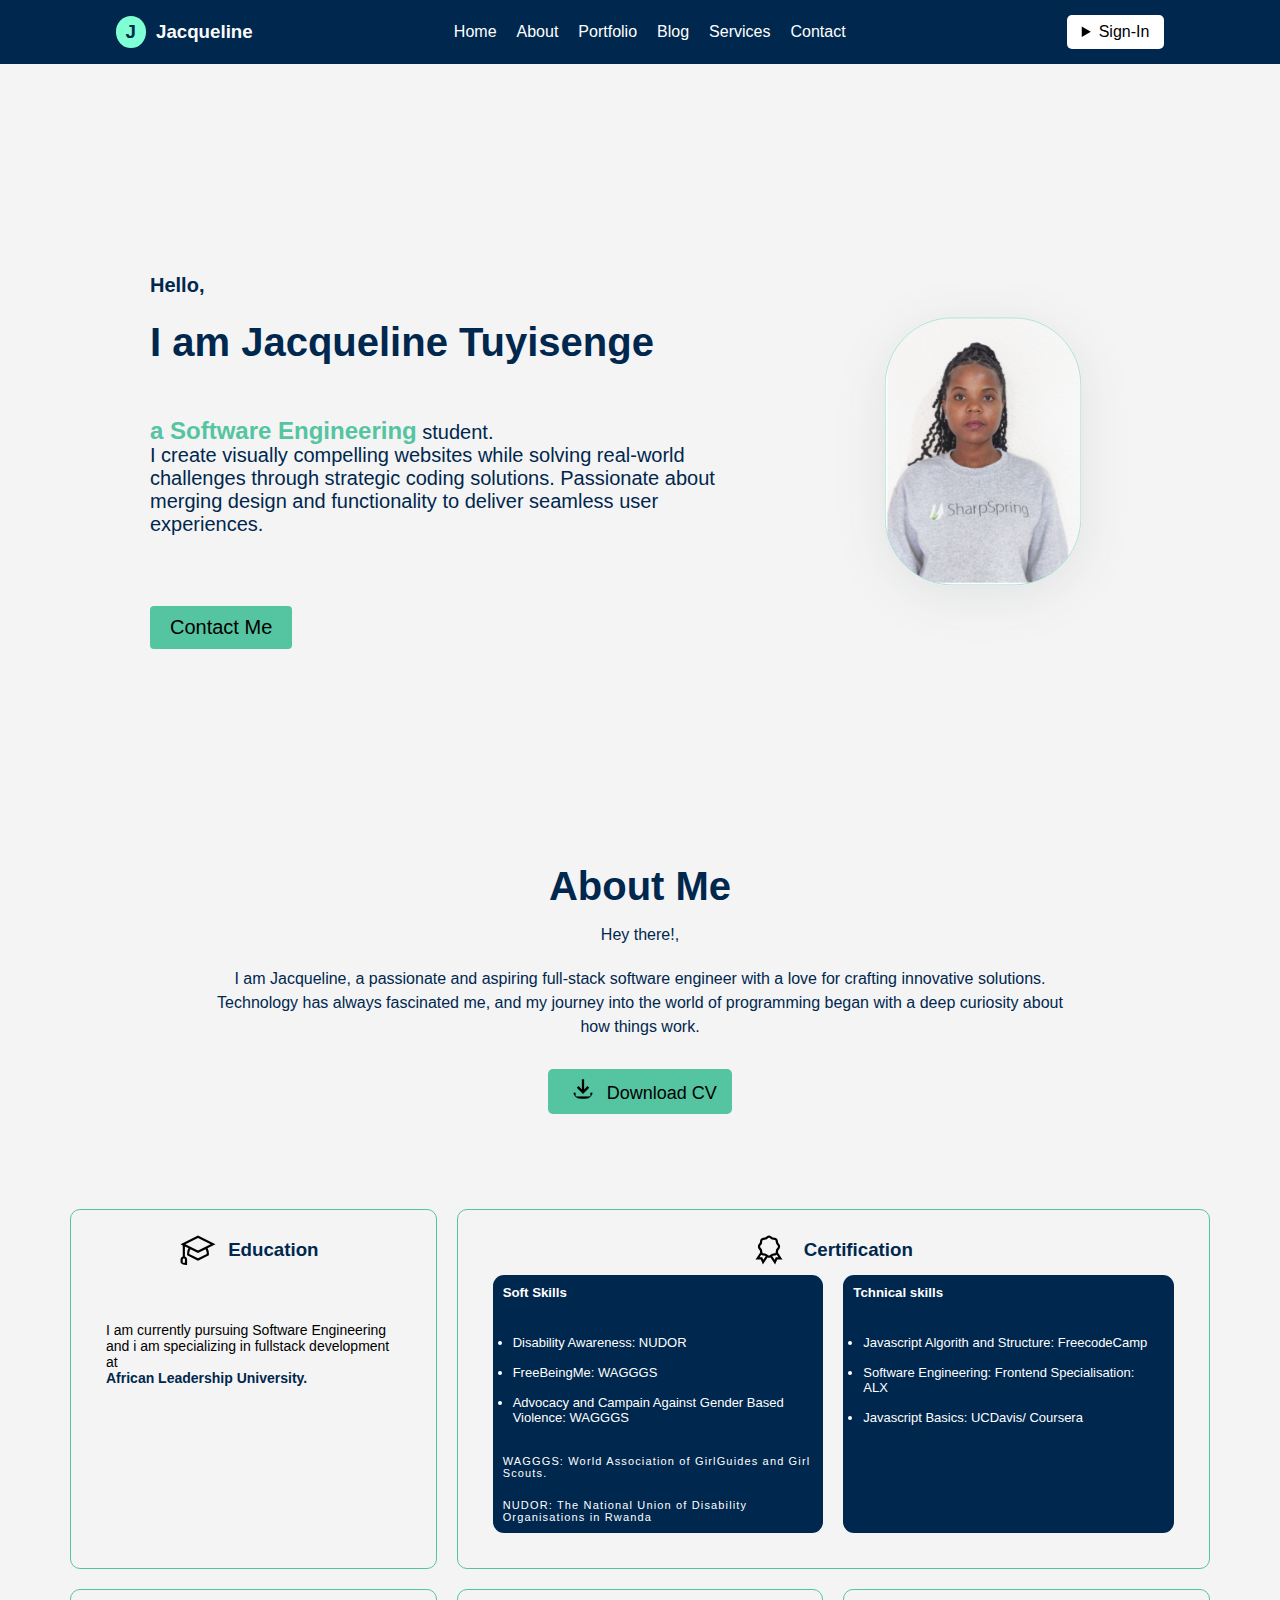
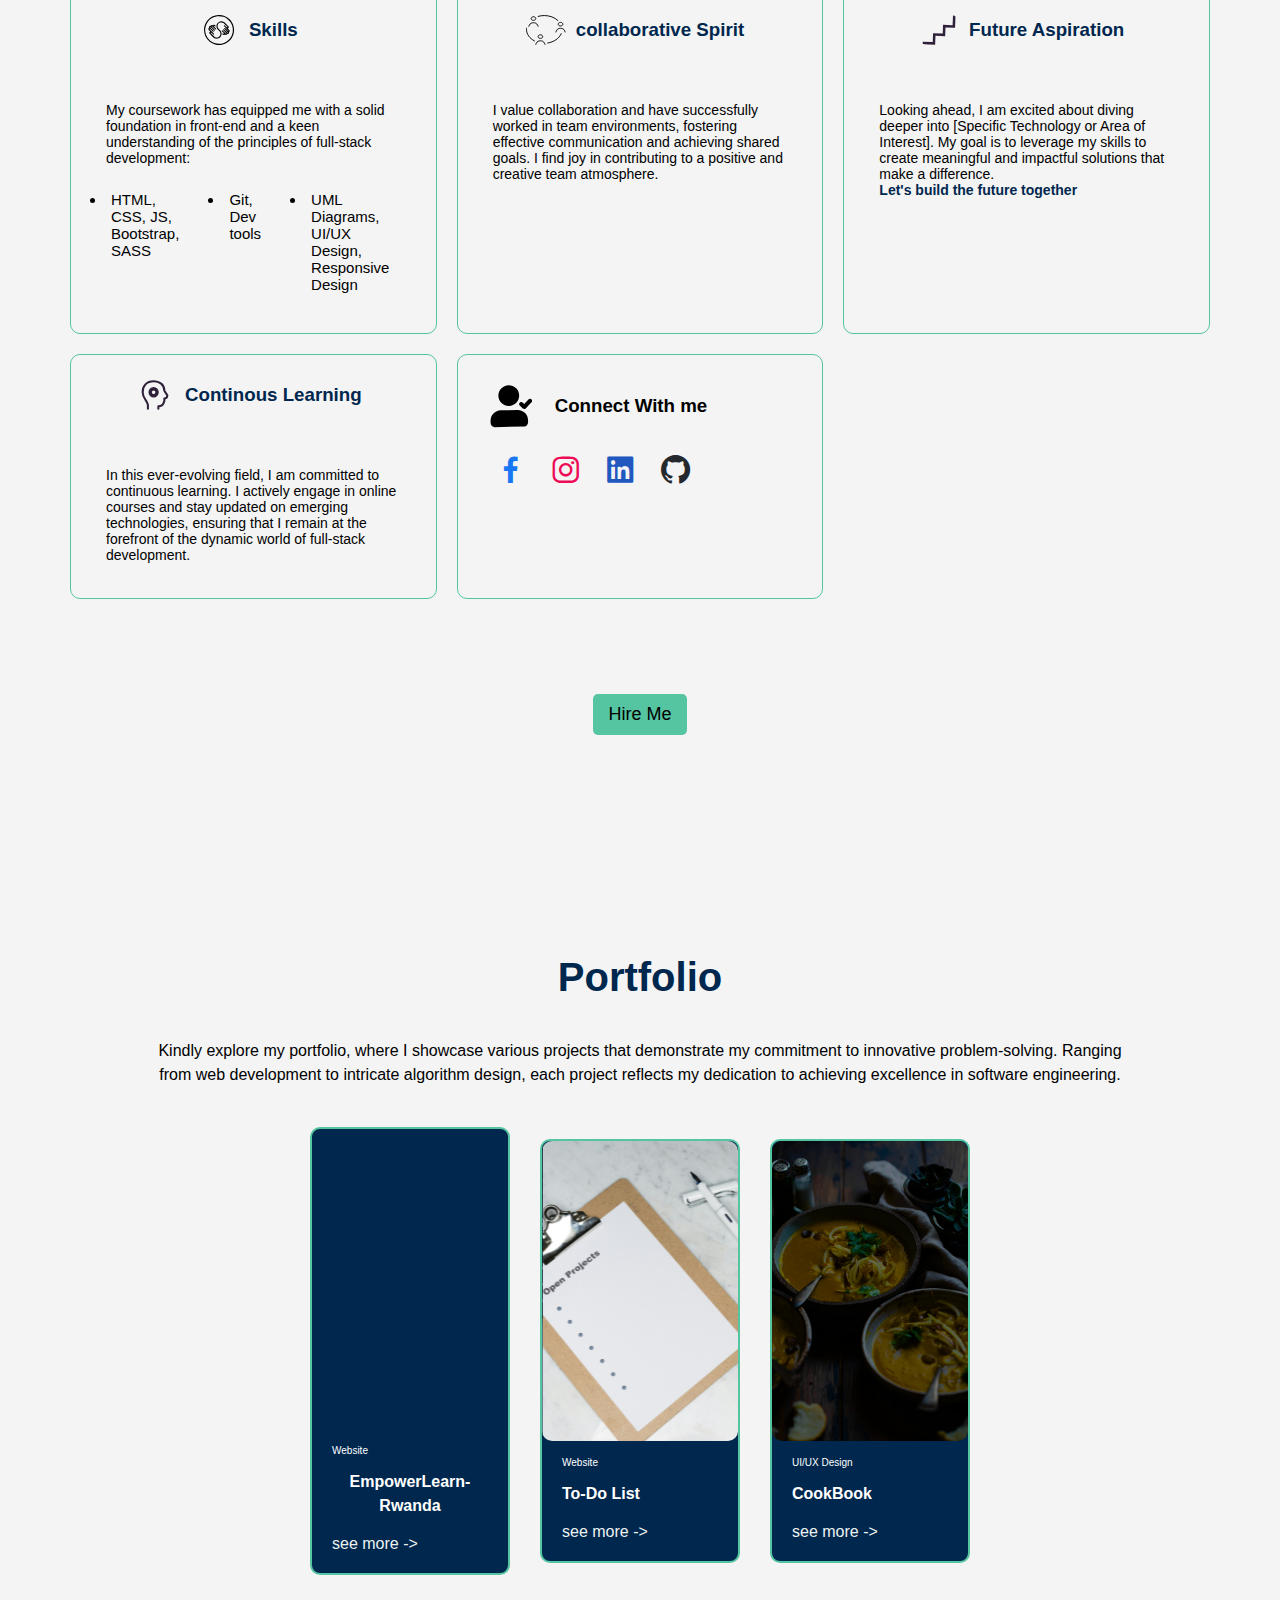
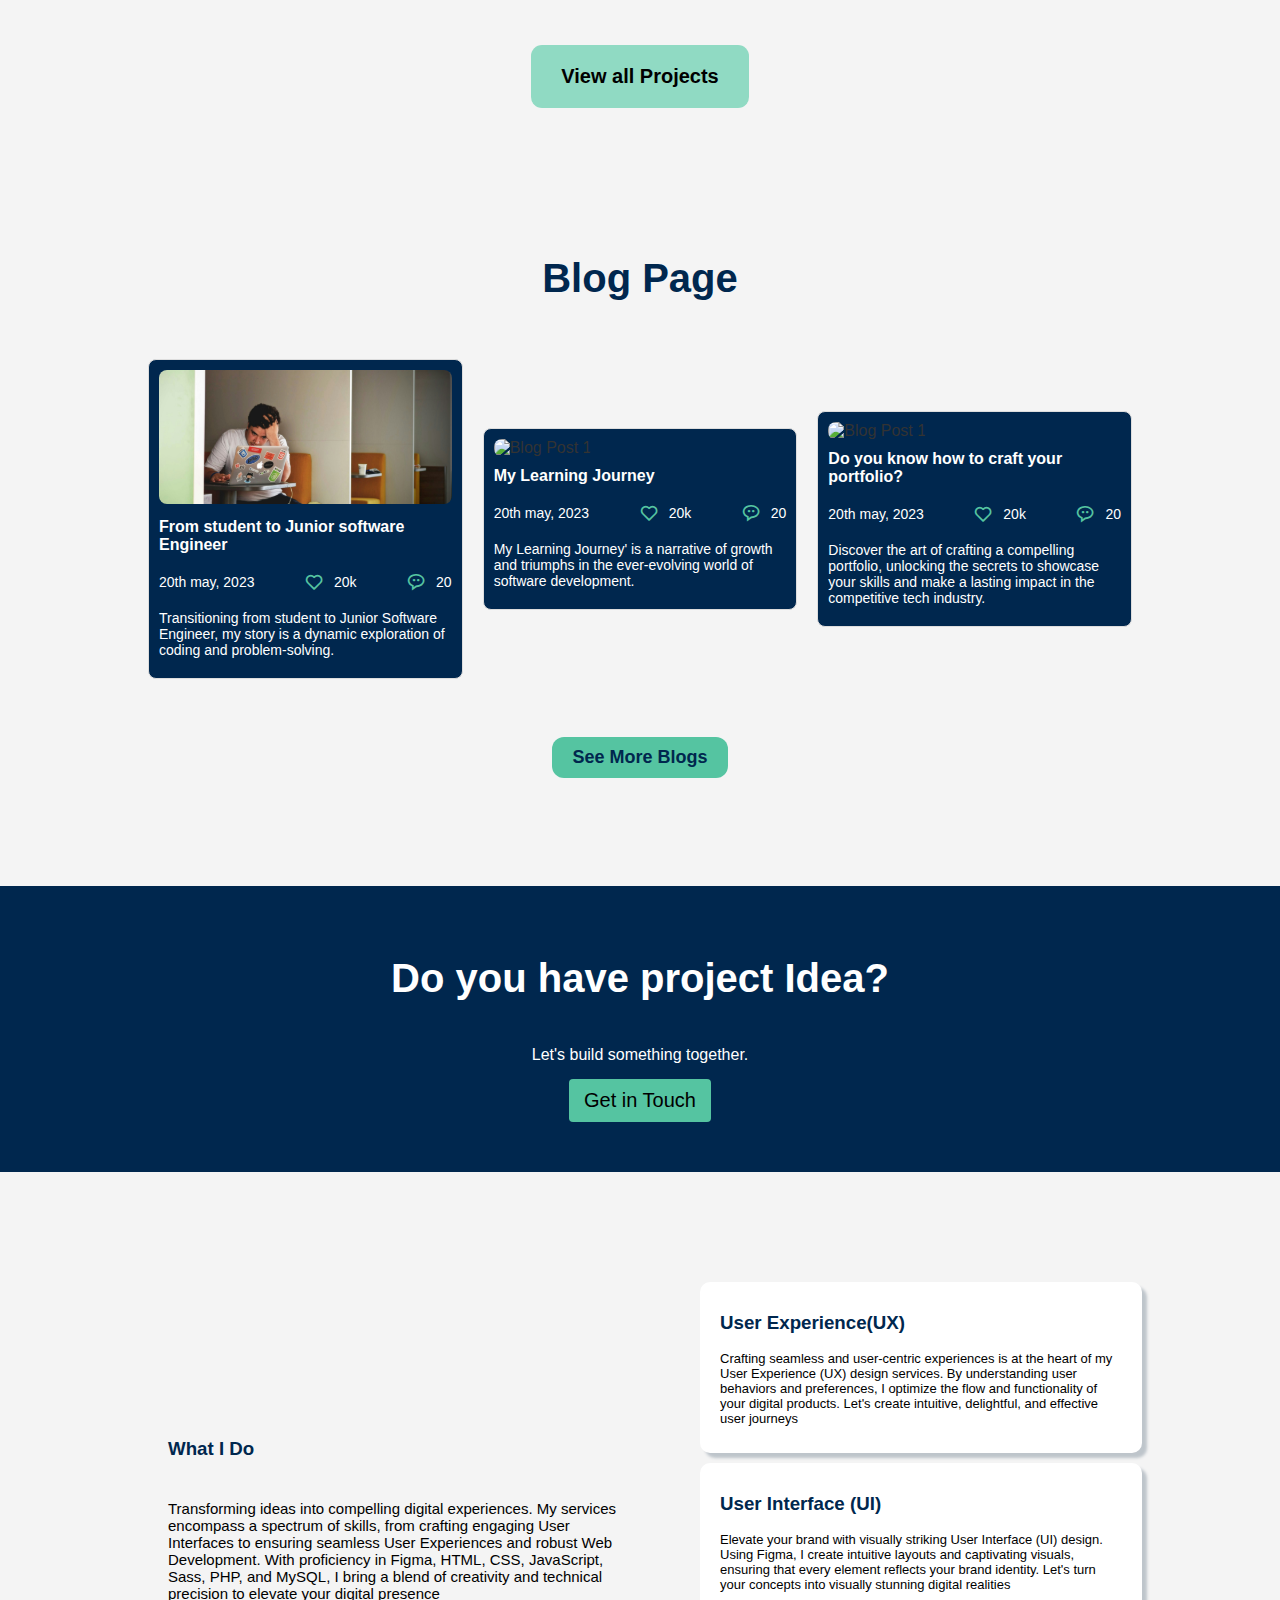
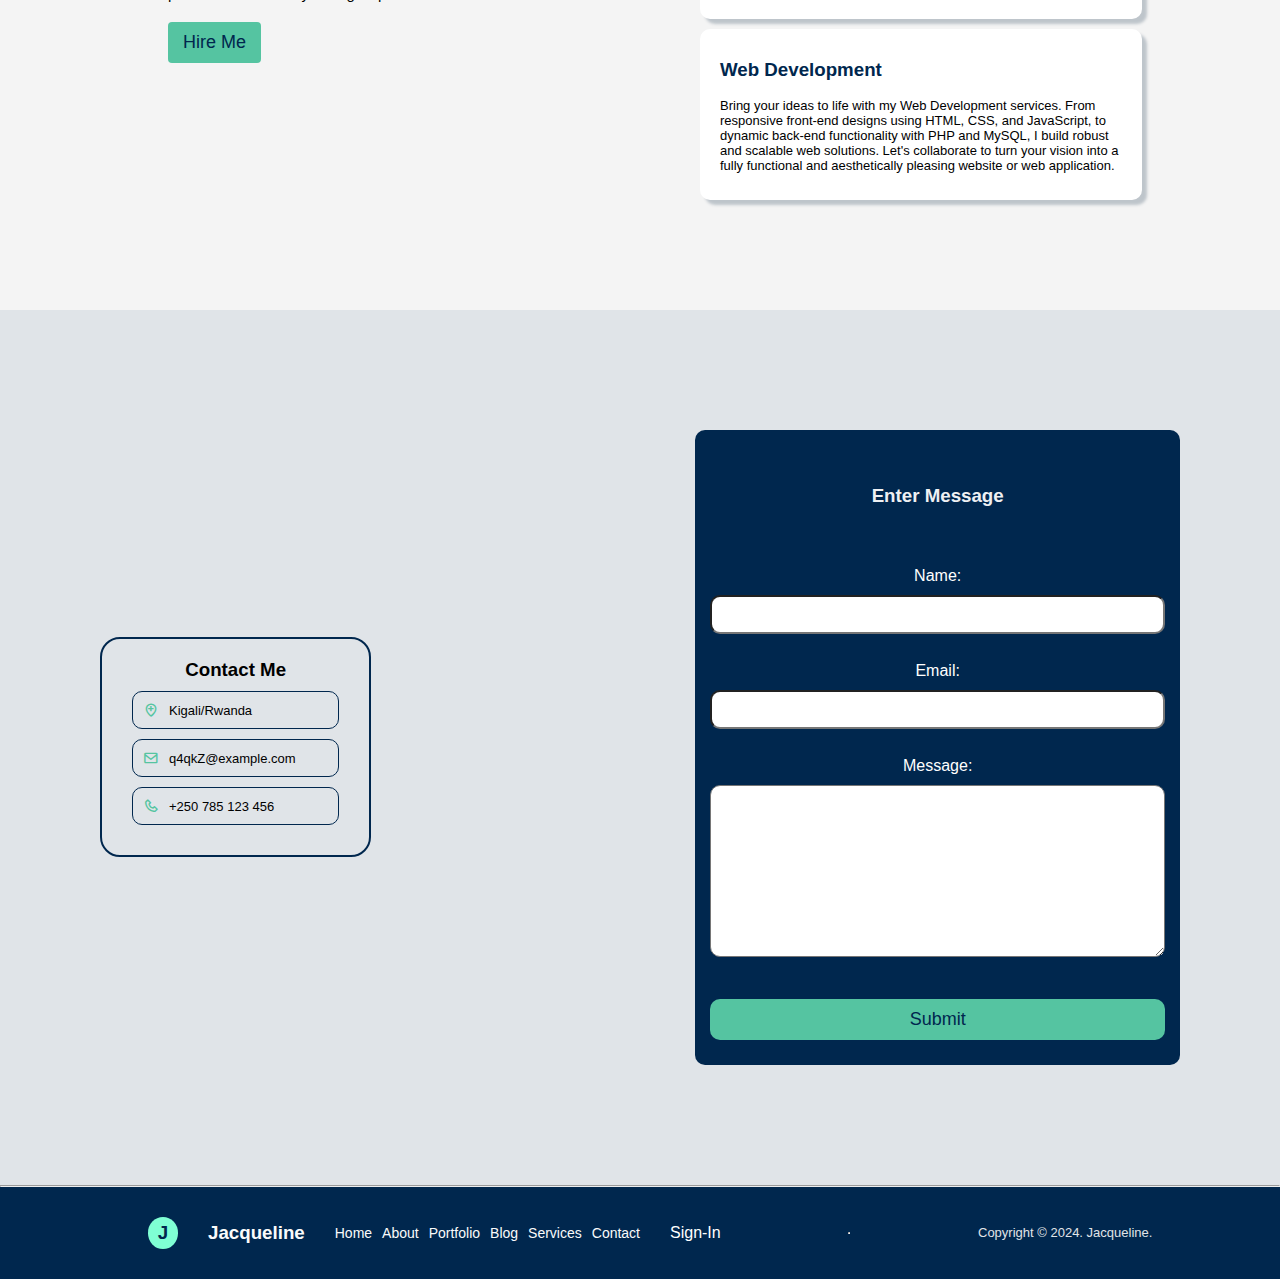
==== index.html @ d4f3c746 "my Brand" ====
<!DOCTYPE html>
<html lang="en">
<head>
    <meta charset="UTF-8">
    <meta name="viewport" content="width=device-width, initial-scale=1.0">
    <title>Jacqueline-Portfolio</title>
    <link rel="stylesheet" href="style.css">
    <link rel="stylesheet" href="https://cdn.jsdelivr.net/npm/swiper@11/swiper-bundle.min.css"/>
    <link href='https://unpkg.com/boxicons@2.1.4/css/boxicons.min.css' rel='stylesheet'>
</head>
<body>
    <header>
        <nav>
            <div class="logo">
                <div class="logo-letter">
                    <h3><a href="#home">J</a></h3>
                </div>
                <div class="logo-text">
                    <h3><a href="#home">Jacqueline</a></h3>
                </div>
            </div>
            <div class="menu">
                <ul>
                    <li><a href="#home">Home</a></li>
                    <li><a href="#about">About</a></li>
                    <li><a href="#portfolio">Portfolio</a></li>
                    <li><a href="#blog">Blog</a></li>
                    <li><a href="#services">Services</a></li>
                    <li><a href="#contact">Contact</a></li>
                </ul>
            </div>
            <div class="signin">
                <!-- <a href="signin.html"> -->
                    <details>
                        <summary>Sign-In</summary>
                        <a href="signin.html">as User</a>
                        <a href="admin.html">as Admin</a>
                    </details>
                <!-- </a> -->
            </div>
            <div class="hamburger-icon">
                <i class='bx bx-menu' id="hamburger"></i>
            </div>
            <div class="exit-icon">
                <i class='bx bx-x' id="exit"></i>
            </div>
        </nav>
    </header>
    <main>
        <div class="container">
             <!--hero  here-->
            <section class="hero">
                <div class="home" id="home">
                    <div class="text-button">
                        <p><span class="text-button-mini">Hello,</span><br><br></p>
                        <p><span class="text-button-sub">I am Jacqueline Tuyisenge</span></p>
                        <br><br><br>
                        <p><span class="text-button-subb">a Software Engineering</span> student.<br>I create visually compelling websites while solving real-world challenges through strategic coding solutions. Passionate about merging design and functionality to deliver seamless user experiences.</p>
                        <button class="contact-btn"><a href="#">Contact Me</a></button>
                    </div>
                    <div class="profile-img">
                        <img src="images/profile.svg" alt="profile-image">
                    </div>
                </div>
            </section>

            <!--about me  section-->
            <section class="about-me" id="about">
                <div class="about-text">
                    <h3>About Me</h3>
                    <p>Hey there!,</p>
                    <p>I am Jacqueline,  a passionate and aspiring full-stack software engineer with a love for crafting innovative solutions. Technology has always fascinated me, and my journey into the world of programming began with a deep curiosity about how things work.</p>
                </div>
                <div class="about-button">
                    <button class="about-btn">
                        <img src="images/download.png" alt="download-image">
                        <a href="#">Download CV</a>
                    </button>
                </div>
                <div class="about-cards">
                    <div class="about-card-1">
                        <div class="title-education">
                            <img src="images/education.svg" alt="education-image">
                            <h3>Education</h3>
                        </div>
                        <div class="education-details">
                            <p>I am currently pursuing Software Engineering and i am specializing in fullstack development at<br>
                            <span class="school">African Leadership University.</span></p>
                        </div>
                    </div>
                    <div class="about-card-2">
                        <div class="title-certifications">
                            <img src="images/certificate.svg" alt="certification-image">
                            <h3>Certification</h3>
                        </div>
                        <div class="certifications">
                            <div class="soft">
                                <h5>Soft Skills</h5>
                                <ul>
                                    <li>Disability Awareness: NUDOR</li>
                                    <li>FreeBeingMe: WAGGGS</li>
                                    <li> Advocacy and Campain Against Gender Based Violence: WAGGGS</li>
                                </ul>
                                <p>WAGGGS: World Association of GirlGuides and Girl Scouts.</p>
                                <p>NUDOR: The National Union of Disability Organisations in Rwanda</p>
                            </div>
                            <div class="technical">
                                <h5>Tchnical skills</h5>
                                <ul>
                                    <li>Javascript Algorith and Structure: FreecodeCamp</li>
                                    <li>Software Engineering: Frontend Specialisation: ALX</li>
                                    <li>Javascript Basics: UCDavis/ Coursera</li>
                                </ul>
                            </div>
                        </div>
                    </div>
                    <div class="about-card-1">
                        <div class="title-education">
                            <img src="images/skills.svg" alt="skills-image">
                            <h3>Skills</h3>
                        </div>
                        <div class="education-details">
                            <p> My coursework has equipped me with a solid foundation in front-end and a keen understanding of the principles of full-stack development:</p>
                            <ul class="about-skills">
                                <li>HTML, CSS, JS, Bootstrap, SASS</li>
                                <li>Git, Dev tools</li>
                                <li>UML Diagrams, UI/UX Design, Responsive Design</li>
                            </ul>
                        </div>
                    </div>
                    <div class="about-card-1">
                        <div class="title-education">
                            <img src="images/collabolation.svg" alt="education-image">
                            <h3>collaborative Spirit</h3>
                        </div>
                        <div class="education-details">
                            <p>I value collaboration and have successfully worked in team environments, fostering effective communication and achieving shared goals. I find joy in contributing to a positive and creative team atmosphere.</p>
                        </div>
                    </div>
                    <div class="about-card-1">
                        <div class="title-education">
                            <img src="images/future.svg" alt="education-image">
                            <h3>Future Aspiration</h3>
                        </div>
                        <div class="education-details">
                            <p>Looking ahead, I am excited about diving deeper into [Specific Technology or Area of Interest]. My goal is to leverage my skills to create meaningful and impactful solutions that make a difference.<br>
                            <span class="school">Let's build the future together</span></p>
                        </div>
                    </div>
                    <div class="about-card-1">
                        <div class="title-education">
                            <img src="images/continous learning.svg" alt="education-image">
                            <h3>Continous Learning</h3>
                        </div>
                        <div class="education-details">
                            <p>In this ever-evolving field, I am committed to continuous learning. I actively engage in online courses and stay updated on emerging technologies, ensuring that I remain at the forefront of the dynamic world of full-stack development.</p>
                        </div>
                    </div>
                    <div class="about-card-socials">
                        <div class="title-connect">
                            <img src="images/connect.svg" alt="education-image">
                            <h3>Connect With me</h3>
                        </div>
                            <div class="social-icons">
                                <ul>
                                    <li><a href="https://www.facebook.com/sagejacky.koala"><i class='bx bxl-facebook' id="facebook"></i></a></li>
                                    <li><a href="https://www.instagram.com/jacky.sage?igsh=MTd6aGVmYjV6dTR4Yg=="><i class='bx bxl-instagram' id="instagram"></i></a></li>
                                    <li><a href="https://www.linkedin.com/in/tuyisenge-jacqueline-69b393240?utm_source=share&utm_campaign=share_via&utm_content=profile&utm_medium=android_app"><i class='bx bxl-linkedin-square' id="linkedin"></i></a></li>
                                    <li><a href="https://github.com/JacquelineTuyisenge"><i class='bx bxl-github' id="github" ></i></a></li>
                                </ul>
                            </div>
                    </div>
                </div>
                <div>
                    <button class="hire-me-btn"><a href="#">Hire Me</a></button>
                </div>
            </section>

            <!--portfolio section-->
            <section class="portfolio" id="portfolio">
                <div class="projects" id="portfolio">
                    <p class="portfolio-title">Portfolio</p>
                    <p class="portfolio-subtitle">Kindly explore my portfolio, where I showcase various projects that demonstrate my commitment to innovative problem-solving. Ranging from web development to intricate algorithm design, each project reflects my dedication to achieving excellence in software engineering.</p>
                    <div class="portfolio-cards">
                        <div class="card">
                            <div class="card-image card-1"></div>
                            <div class="card-details">
                                <small>Website</small>
                                <h4>EmpowerLearn-Rwanda</h4>
                                <a href="#">see more -></a>
                            </div>
                        </div>
                        <div class="card">
                            <div class="card-image card-3"></div>
                            <div class="card-details">
                                <small>Website</small>
                                <h4>To-Do List</h4>
                                <a href="#">see more -></a>
                            </div>
                        </div>
                        <div class="card">
                            <div class="card-image card-4"></div>
                            <div class="card-details">
                                <small>UI/UX Design</small>
                                <h4>CookBook</h4>
                                <a href="#">see more -></a>
                            </div>
                        </div>
                    </div>
                    <button class="portfolio-view-btn"><a href="#">View all Projects</a></button>
                </div>
            </section>

            <!--blog page -->
            <section class="blog-page" id="blog">
                <div>
                    <h3>Blog Page</h3>
                </div>
                <div class="blog-cards">
                    <a href="blog-post-1.html" class="blog-card">
                        <img src="images/student-to-swe.svg" alt="Blog Post 1">
                        <h4>From student to Junior software Engineer</h4>
                        <div class="date-like-comments">
                            <div class="date">
                                <p>20th may, 2023</p>
                            </div>
                            <div class="like">
                                <i class='bx bx-heart'></i>
                                <p>20k</p>
                            </div>
                            <div class="comments">
                                <i class='bx bx-message-rounded-dots'></i>
                                <p>20</p>
                            </div>
                        </div>
                        <p>Transitioning from student to Junior Software Engineer, my story is a dynamic exploration of coding and problem-solving.</p>
                    </a>
                    <a href="passion.html" class="blog-card">
                        <img src="images/passion.svg" alt="Blog Post 1">
                        <h4>My Learning Journey</h4>
                        <div class="date-like-comments">
                            <div class="date">
                                <p>20th may, 2023</p>
                            </div>
                            <div class="like">
                                <i class='bx bx-heart'></i>
                                <p>20k</p>
                            </div>
                            <div class="comments">
                                <i class='bx bx-message-rounded-dots'></i>
                                <p>20</p>
                            </div>
                        </div>
                        <p>My Learning Journey' is a narrative of growth and triumphs in the ever-evolving world of software development.</p>
                    </a>
                    <a href="blog-post-1.html" class="blog-card">
                        <img src="images/create-portfolio.svg" alt="Blog Post 1">
                        <h4>Do you know how to craft your portfolio?</h4>
                        <div class="date-like-comments">
                            <div class="date">
                                <p>20th may, 2023</p>
                            </div>
                            <div class="like">
                                <i class='bx bx-heart'></i>
                                <p>20k</p>
                            </div>
                            <div class="comments">
                                <i class='bx bx-message-rounded-dots'></i>
                                <p>20</p>
                            </div>
                        </div>
                        <p>Discover the art of crafting a compelling portfolio, unlocking the secrets to showcase your skills and make a lasting impact in the competitive tech industry.</p>
                    </a>
                </div>
                <div>
                    <div class="pagination">
                        <button><a href="#"> See More Blogs</a></button>
                    </div>
                </div>
            </section>
            
            <!-- services section -->
            <section class="services" id="services">
                <div class="work-together">
                    <h2 class="work-together-title">Do you have project Idea?</h2>
                    <p class="work-together-subtitle">Let's build something together.</p>
                    <button class="work-together-btn"><a href="#">Get in Touch</a></button>
                </div>
                <div class="work-details">
                    <div class="what-i-do">
                        <h3>What I Do</h3>
                        <p>Transforming ideas into compelling digital experiences. My services encompass a spectrum of skills, from crafting engaging User Interfaces to ensuring seamless User Experiences and robust Web Development. With proficiency in Figma, HTML, CSS, JavaScript, Sass, PHP, and MySQL, I bring a blend of creativity and technical precision to elevate your digital presence</p>
                        <button class="contact-me-btn"><a href="#">Hire Me</a></button>
                    </div>
                    <div class="my-skills">
                        <div class="skill">
                            <h3>User Experience(UX)</h3>
                            <p>Crafting seamless and user-centric experiences is at the heart of my User Experience (UX) design services. By understanding user behaviors and preferences, I optimize the flow and functionality of your digital products. Let's create intuitive, delightful, and effective user journeys</p>
                        </div>
                        <div class="skill">
                            <h3>User Interface (UI)</h3>
                            <p>Elevate your brand with visually striking User Interface (UI) design. Using Figma, I create intuitive layouts and captivating visuals, ensuring that every element reflects your brand identity. Let's turn your concepts into visually stunning digital realities</p>
                        </div>
                        <div class="skill">
                            <h3>Web Development</h3>
                            <p>Bring your ideas to life with my Web Development services. From responsive front-end designs using HTML, CSS, and JavaScript, to dynamic back-end functionality with PHP and MySQL, I build robust and scalable web solutions. Let's collaborate to turn your vision into a fully functional and aesthetically pleasing website or web application.</p>
                        </div>
                    </div>
                </div>
            </section>

            <!--contact me  section-->
            <section class="contact" id="contact">
                <div class="my-adress">
                    <h3>Contact Me</h3>
                    <div class="my-infos">
                        <div>
                            <i class='bx bx-location-plus' id="location"></i>
                            <p>Kigali/Rwanda</p>
                        </div>
                        <div>
                            <i class='bx bx-envelope' id="email"></i>
                            <p>q4qkZ@example.com</p>
                        </div>
                        <div>
                            <i class='bx bx-phone' id="phone"></i>
                            <p>+250 785 123 456</p>
                        </div>
                    </div>
                </div>
                <div class="feedback">
                    <h3>Enter Message</h3>
                    <div id="error" class="contact-error"></div>
                    <form id="contact-form" action="/" method="GET">
                        <label for="name">Name:</label>
                        <input type="text" id="name" name="name">
                        <br><br>
                        <label for="email">Email:</label>
                        <input type="email" id="email" name="email">
                        <br><br>
                        <label for="Message">Message:</label>
                        <textarea type="text" id="message" name="message" cols="30" rows="10" required></textarea>
                        <br><br>
                        <button type="submit" class="feedback-btn"><a href="#">Submit</a></button>
                    </form>
                </div>
            </section>
        </div>
    </main>
    <hr>
    <footer class="footer">
                <div class="footer-container">
                    <div class="footer-logo">
                        <div class="logo-letter">
                            <h3><a href="#home">J</a></h3>
                        </div>
                        <div class="logo-text">
                            <h3><a href="#home">Jacqueline</a></h3>
                        </div>
                    </div>
                    <div class="footer-menu">
                        <ul>
                            <li><a href="#home">Home</a></li>
                            <li><a href="#">About</a></li>
                            <li><a href="#">Portfolio</a></li>
                            <li><a href="#">Blog</a></li>
                            <li><a href="#">Services</a></li>
                            <li><a href="#">Contact</a></li>
                        </ul>
                    </div>
                    <div class="footer-signin">
                        <a href="#">Sign-In</a>
                    </div>
                </div>
                <hr>
                <div class="copyright">
                    <p>Copyright &copy; 2024. Jacqueline.</p>
                </div>
    </footer>
    <script src="script.js"></script>
    <script src="https://cdn.jsdelivr.net/npm/swiper@11/swiper-bundle.min.js"></script>
    <script src="https://unpkg.com/boxicons@2.1.4/dist/boxicons.js"></script>
</body>
</html>
---- style.css ----
*{
    margin: 0;
    padding: 0;
    box-sizing: border-box;
}
    body {
        margin: 0;
        padding: 0;
        font-family: Arial, sans-serif;
        background-color: #f4f4f4;
        box-sizing: border-box;
        /* overflow: hidden; */
    }

    /*header css*/

    header {
        background-color: #00274E;
        box-sizing: border-box;
        margin: 0;
        padding: 15px;
        width: 100%;
                /* width:auto;
        color: white;
        padding: 15px;
        box-sizing: border-box; */
    }
    
    nav {
        display: flex;
        width: 100%;
        justify-content: space-around;
        align-items: center;
    }
    
    .logo {
        display: flex;
        align-items: center;
    }
    
    .logo-letter h3 {
        margin: 0;
        background-color:aquamarine;
        color: white;
        border-radius: 50%;
        padding: 5px;
        text-decoration: none;
    }
    .logo-letter h3 a{
        text-decoration: none;
        color:#00274E;
        padding: 5px;
    
    }
    
    .logo-text {
        margin-left: 10px;
    }
    
    .menu {
        display: flex;
    }
    
    .menu ul {
        list-style-type: none;
        margin: 0;
        padding: 0;
        display: flex;
    }
    
    .menu li {
        margin-right: 20px;
    }
    
    .menu li a {
        color: white;
        text-decoration: none;
    }
    .menu li a:hover{
        color: aquamarine;
    }
    
    .logo-text a {
        text-decoration: none;
        color: white;
        background-color: transparent;
        border-radius: 0;
    }
    
    .signin a {
        color: white;
        text-decoration: none;
        border: none;
        border-radius: 0;
        padding: 8px 15px;
    }
    
    .hamburger-icon,
    .exit-icon {
        display: none;
        font-size: 24px;
        cursor: pointer;
        color: white;
    }
    /*sticky header*/
    header.sticky {
        position: fixed;
        top: 0;
        width: 100%;
        z-index: 1000;
    }
    
    /* Add this style to adjust the content spacing when the header becomes sticky */
    .content {
        padding-top: 80px; /* Adjust this value based on the height of your header */
    }

    .signin summary {
        background-color: white;
        padding: 8px 15px;
        border-radius: 5px;
        cursor: pointer;
        /* Additional styling if needed */
    }
    
    .signin a {
        padding: 5px;
        text-decoration: none;
        color: #f1f3f6; /* or your preferred text color */
    }
    
    .signin a:hover {
        color: aquamarine; /* or your preferred hover color */
    }




    /* css for main, hero section*/
    
.hero{
    margin: 200px 0px;
    margin-bottom: 100px;
}
.hero div.home{
    padding: 10px 150px;
    width: 100%;
    justify-content: space-between;
    gap: 10%;
    display: flex;
    flex-wrap: wrap;
}
.text-button{
    width:750px;
    flex: 2;
}
.text-button .text-button-mini{
    font-size: 20px;
    font-weight: 600;
}
.text-button .text-button-sub{
    font-size: 40px;
    font-weight: 600;
}
.text-button .text-button-subb{
    color: #55C4A1;
    font-size: 24px;
    font-weight: 700;
    line-height: 24px;
}
.text-button p{
    color: #00274E;
    font-size: 20px;
    font-weight: 400;
    text-align:left;
}
.profile-img{
    width: 500px;
    flex: 1;
}
.profile-img img{
    width: 100%;
    height: 100%;
}
.contact-btn{
    border: none;
    font-size: 20px;
    font-weight: 400;
    text-decoration: none;
    background-color: #55C4A1;
    border-radius: 4px;
    padding: 10px 20px;
    margin-top: 70px;
}
.contact-btn:hover{
    transform: scale(1.03);
    rotate: 3deg;
}
.contact-btn a{
    text-decoration: none;
    border: none;
    color: black;
}

/* css for about section */

.about-me{
    padding: 100px 20px;
    display: flex;
    flex-direction: column;
    align-items: center;
    justify-content: space-around;
    gap: 20px;
}
.about-text{
    text-align: center;
    width: 70%;
    line-height: 24px;
    /* padding: 0px 200px; */
}
.about-text h3{
    font-size: 40px;
    font-weight: 600;
    color: #00274E;
    padding: 15px 0px;
}
.about-text p{
    color: #00274E;
    font-size: 16px;
    padding: 10px 0px;
}
.about-button a{
    text-decoration: none;
    color: black;
    font-size: 20px;
    text-align: center;
}
.about-button:hover{
    transform: scale(1.03);
}
.about-button img{
    width: 20px;
    height: 20px;
    margin: 0px 10px;

}
.about-cards{
    display: grid;
    grid-template-columns: repeat(3, 1fr);
    grid-auto-rows: minmax(100px, auto);
    grid-gap: 20px;
    width: 100%;
    margin: 2%;
    justify-content: space-around;
    padding: 50px;
}
.about-cards [class^="about-card-"]{
    padding: 25px;
    width: 100%;
    border: 1px solid #55C4A1;
    border-radius: 10px;
}
.about-cards [class^="about-card-"]:hover {
    border: 2px dashed #5560c4; /* Change border style on hover */
    background-color: #55c4a13b; /* Add transparent background color on hover */
}

.about-card-1 h3, .about-card-2 h3{
    text-align: center;
    padding: 0px 10px;
    color: #00274E;
}
.about-card-1 p, .about-card-2 p{
    padding: 10px;
    color: black;
    font-size: 14px;
}
.about-card-1 p span{
    color:#00274E;
    font-weight: 600;
}
.education-details{
    padding-top: 15%;
}
.about-card-1 .title-education{
    display: flex;
    justify-content: center;
    align-items: center;
}

.about-card-1 .title-education img{
    width: 40px;
    height: 30px;
}

.about-card-2 .title-certifications{
    display: flex;
    align-items: center;
    justify-content: center;
}
.about-card-2 .title-certifications img{
    width: 50px;
    height: 30px;
}
.about-card-2 .certifications{
    display: grid;
    grid-template-columns: repeat(2, 1fr);
    grid-auto-rows: minmax(100px, auto);
    padding: 10px;
    grid-gap: 20px;
    justify-content: center;
}
.about-card-2{
    grid-column: 2/4;
}
.certifications ul{
    padding: 10px;
    align-items: center;
}
.certifications ul li{
    margin: 10px;
    padding-top: 5px;
    font-size: 13px;
    color: white;
}
.certifications h5{
    padding: 10px;
    color: white;
}
.certifications p{
    padding: 10px;
    color: white;
    font-size: 11px;
    letter-spacing: 1.15px;
}
.soft, .technical{
    background-color: #00274E;
    border-radius: 11px;
    /* width: 100%; */
}
.about-card-1 .about-skills{
    display: flex;
    flex-wrap: nowrap;
    gap: 20px;
    width: 100%;
}
.about-card-1 .about-skills ul{
    padding: 15px;
    margin: 10px;
    text-align: center;
}
.about-card-1 ul.about-skills li{
    font-size: 15px;
    padding: 5px;
    margin: 10px;
}
.title-connect{
    display: flex;
    gap: 20px;
}
.about-card-socials{
    display: flex;
    flex-direction: column;
    gap: 10px;
}
.social-icons ul{
    display: flex;
    flex-wrap: nowrap;
    justify-items: center;
}
.social-icons ul li{
    list-style-type: none;
    padding: 10px;
}
.social-icons ul li a{
    text-decoration: none;
}
.social-icons ul li a i{
    color: #00274E;
    font-size: 35px;
}
#facebook{
    color: #1877f2;
}
#instagram{
    color: #ed0a56;
}
#linkedin{
    color: #2158bf;
}
#github{
    color: #24292e;
}
.social-icons ul li a i:hover{
    transform: scale(1.4);
    
}
.title-connect{
    display: flex;
    align-items: center;
}
.about-me button{
    padding: 10px 15px;
    border: none;
    background-color: #55C4A1;
    border-radius: 5px;
}
.about-me button a{
    text-decoration: none;
    color: black;
    font-size: 18px;
}
.about-me button:hover{
    transform: scale(1.03);
}

/* portfolio section */
.portfolio{
    padding-top: 90px;
}
.portfolio div.projects{
    display: flex;
    flex-wrap: wrap;
    flex-direction: column;
    align-items: center;
    text-align: center;
    justify-content: space-between;
    padding: 10px 150px;
    width: 100%;
    gap: 10%;
    height: 100%;
}
.projects{
    line-height: 24px;
}
.projects .portfolio-title{
    font-size: 40px;
    font-weight: 700;
    color: #00274E;
    padding: 30px 0px;
}
.projects .portfolio-subtitle{
    text-align: center;
    color: #000000;
    padding: 20px 0px;
}
.projects .portfolio-subtitle p{
    font-size: 18px;
}
div.portfolio-cards{
    display: flex;
    flex-wrap: wrap;
    gap: 30px;
    align-items: center;
    justify-content: center;
    padding: 10px 0px;
    width: 100%;
}
div.portfolio-cards .card{
    border: 2px solid #55C4A1;
    background-color: #00274E;
    color: white;
    margin: 10px 0px;
    border-radius: 10px;
    width: 200px;
}
.card .card-details{
    padding: 10px 20px;
    display: flex;
    flex-direction: column;
    align-items: flex-start;
}
.card-details h4, .card-details a{
    padding: 7px 0px;
}
.card-details small{
    font-size: 10px;
}
div.portfolio-cards .card:hover{
    background-color: #55C4A1;
    color:#00274E;
    cursor: pointer;
    transform: scale(1.03);
}
div.portfolio-cards .card a{
    text-decoration: none;
    color: #edf3f1;
}
div.portfolio-cards .card a:hover{
    color: #00274E;
    font-weight: 700;
}
div.portfolio-cards .card .card-image{
    width: 100%;
    height: 300px;
    border-radius: 10px;
    background-size: cover;
}
div.portfolio-cards .card .card-image.card-1{
    background-image: url('images/Rectangle\ 80.svg');
    width: 100%;
}
div.portfolio-cards .card .card-image.card-3{
    background-image: url('images/Rectangle\ 80\ \(1\).svg');
    width: 100%;
}
div.portfolio-cards .card .card-image.card-4{
    background-image: url('images/food.png');
    width: 100%;
}
.portfolio-view-btn{
    padding: 20px 30px;
    margin: 30px 0px;
    border: none;
    border-radius: 11px;
    margin-top: 50px;
    background-color: #90dac3;
}
.portfolio-view-btn:hover{
    background-color: #55C4A1;
    cursor: pointer;
    transform: scale(1.03);
}

.portfolio-view-btn a{
    text-decoration: none;
    color: black;
    font-size: 20px;
    font-weight: 600;
}

/*blog page*/

.blog-page{
    padding: 70px 0px;
}
.blog-page h3{
    text-align: center;
    padding: 38px 0px;
    color:#00274E;
    font-size: 40px;
}
.blog-page .pagination{
    text-align: center;
    padding: 38px 0px;
    font-size: 20px;
}
.pagination button{
    border: none;
    background-color:#55C4A1;
    padding: 10px;
    border-radius: 12px;
}
.pagination button:hover{
    transform: scale(1.03);
    cursor: pointer;
}
.pagination a{
    text-decoration: none;
    padding: 10px;
    color:#00274E;
    font-size: 18px;
    font-weight: 600;
}

.blog-cards {
    display: grid;
    grid-template-columns: repeat(auto-fill, minmax(300px, 1fr));
    grid-gap: 20px;
    padding: 20px;
    justify-content: center; 
    align-items: center; 
    margin: 0 10%;
}

/* swiper  */

/* .swiper-container {
    width: 100%;
    padding: 20px;
}

.swiper-slide {
    width: 100%;
    box-sizing: border-box;
} */

.blog-card {
    background-color: #00274E;
    text-decoration: none;
    color: #333;
    border: 1px solid #ddd;
    border-radius: 8px;
    padding: 10px;
    transition: transform 0.3s ease;
}
.blog-card:hover {
    transform: scale(1.05);
}
img {
    max-width: 100%;
    height: auto;
    border-radius: 8px;
}

.blog-card h4 {
    margin: 10px 0;
    color: white;
}

.blog-card p{
    padding: 10px 0px;
    color: white;
    font-size: 14px;
    font-weight: 100;
}
.blog-card div.date-like-comments{
    display: flex;
    justify-content: space-between;
    align-items: center;
}
.date-like-comments .like, .date-like-comments .comments{
    display: flex;
    align-items: center;
    gap: 10px;
    justify-content: space-around;
}
.date-like-comments i{
    color: #55C4A1;
    font-size: 20px;
}

/* services */

.services{
    display: flex;
    flex-direction: column;
    align-items: center;
}
div.work-together{
    width: 100%;
    display: flex;
    flex-direction: column;
    align-items: center;
    justify-content: space-between;
    background-color: #00274E;
    color: white;
    text-align: center;
    padding: 50px 0px;
}
.work-together-title{
    font-size: 40px;
    font-weight: 700;
    padding: 20px 0px;
}
.work-together-subtitle{
    font-size: 16px;
    padding: 15px 0px;
    margin-top: 10px;
}
.work-together-btn{
    padding: 10px 15px;
    background-color: #55C4A1;
    border: none;
    border-radius: 4px;
}
.work-together-btn:hover{
    transform: scale(1.03);
    cursor: pointer;
}
.work-together-btn a{
    text-decoration: none;
    color: black;
    font-size: 20px;
}
.work-details{
    padding: 100px 0px;
    width: 80%;
    margin: 0px 50px;
    gap: 20px;
    display: flex;
    flex-wrap: wrap;
    justify-content: space-around;
    align-items: center;
}
.work-details .what-i-do{
    flex: 1;
    margin: 20px;
    padding: 20px;
}
.what-i-do h3{
    padding: 20px 0px;
    color:#00274E;
}
.what-i-do p{
    padding: 20px 0px;
    font-size: 15px;
}
.what-i-do button{
    padding: 10px 15px;
    background-color: #55C4A1;
    border: none;
    border-radius: 4px;
}
.what-i-do button a{
    text-decoration: none;
    color:#00274E;
    font-size: 18px;
}
.what-i-do button:hover{
    transition: scale(1.03);
}
.work-details .my-skills{
    flex-direction: column;
    align-items: center;
    flex: 1;
}
.skill h3{
    color: #00274E;
    padding: 10px 0px;
}
.skill p{
    font-size: 13px;
    padding: 7px 0px;
}
.my-skills .skill{
    margin: 10px;
    padding: 20px;
    background-color: white;
    box-shadow: 5px 5px 3px #bec5cb;
    border-radius: 10px;
}
.my-skills .skill:hover{
    border-left: 5px solid #55C4A1;

}


/* contact section */
.contact{
    padding: 100px;
    display: flex;
    flex-wrap: wrap;
    gap: 30%;
    justify-content: space-around;
    align-items: center;
    background-color: #e0e4e8;
}

.my-adress{
    flex: 1;
    border: 2px solid #00274E;
    border-radius: 20px;
    padding: 20px;
}
.my-adress h3{
    text-align: center;
}
.my-infos div{
    display: flex;
    align-items: center;
    gap: 10px;
    padding: 10px;
    border: 1px solid #00274E;
    margin: 10px;
    border-radius: 10px;
}
.my-infos div p{
    font-size: 13px;
}
.my-infos div:hover{
    background-color: #00274e6c;
    color: white;
}
#location{
    color:#55C4A1;
}
#phone{
    color:#55C4A1;
}
#email{
    color:#55C4A1;
}
.contact .feedback{
    flex: 2;
    width: 60%;
    text-align: center;
    background-color: #00274E;
    border-radius: 10px;
    padding: 15px;
    margin: 20px 0px;
}
.contact .feedback h3{
    color:#eef0f3;
    padding: 40px 0px;
}
.contact .feedback label{
    color: white;
}
.contact .feedback input, textarea{
    width: 100%;
    padding: 10px;
    margin: 10px 0px;
    border-radius: 10px;
}

form input[type="text"],
input[type="email"],
textarea {
  color: black;
}
.feedback button{
    background-color: #55C4A1;
    border: none;
    width: 100%;
    padding: 10px;
    margin: 10px 0px;
    border-radius: 10px;
}
.feedback button:hover{
    cursor: pointer;
    transform: scale(1.03);
}
.feedback button a{
    text-decoration: none;
    color: #00274E;
    font-size: 18px;
}

/*error for contact form*/
.contact-error{
    padding: 10px;
    color: red;
}

/* footer */
footer .copyright{
    color: #e0e4e8;
    font-size: 13px;
}
footer{
    width: 100%;
    background-color: #00274E;
    display: flex;
    justify-content: space-evenly;
    align-items: center;
    padding: 20px 0px;
}
.footer-container{
    display: flex;
    align-items: center;
    gap: 30px;
    justify-content: space-between;
}
footer .footer-logo{
    display: flex;
    align-items: center;
}
.footer-logo .logo-letter{
    color: #fafbfb;
    padding: 10px;
    margin: 0px 10px;
}
.logo-letter a, .logo-text a{
    text-decoration: none;
    color: #fafbfb;
}
/* .footer-menu{
    padding: 0px, 70px;
} */
.footer-menu ul{
    display: flex;
    align-items: center;
    justify-content: space-evenly;
    align-items: center;
    flex-wrap: wrap;
    gap: 10px;
}
.footer-menu ul li{
    list-style-type: none;
    align-items: center;
    justify-content: center;
}
.footer-menu ul li a{
    text-decoration: none;
    color: #fafbfb;
    font-size: 14px;
}
.footer-menu ul li a:hover{
    color: #55C4A1;
}
footer .footer-signin a{
    text-decoration: none;
    color: white;
    font-size: 16px;
}
footer .footer-signin a:hover{
    color: #55C4A1;
}

 /* media queries */
 @media screen and (max-width: 767px) {
    body{
        width: 100%;
        overflow-x: hidden !important;
    }
    header{
        width: 100%;
        overflow-x: hidden !important;
    }
    .menu ul {
        display: none;
        flex-direction: column;
        position: absolute;
        top: 70px;
        left: 0;
        /* width: 150px; */
        width: 50%;
        background-color: #00274E;
        border-radius: 15px;
    }

    .menu.show ul {
        display: flex;
    }

    .menu li {
        margin: 0;
        text-align: center;
        padding: 10px;
        border-bottom: 1px solid #ccc;
    }

    .hamburger-icon {
        display: block;
    }

    .exit-icon {
        display: block; 
    }

    /* .signin {
        display: none; 
    } */

    .menu.show .signin {
        display: block; 
    }


    .hero div.home{
        padding: 10px 20px;
        display: flex;
        flex-direction: column;
        align-items: center;
    }
    .text-button{
        width: 100%;
        margin: 50px;
    }
    .profile-img{
        width: 80%;
        margin: 30px 50px;
    }
    /* hero */
    .hero{
        margin: 50px;
    }
    .hero div.home{
        padding: 10px 20px;
        display: flex;
        flex-direction: column;
        align-items: center;
    }
    .text-button{
        width: 100%;
        padding: 50px;
    }
    .profile-img{
        width: 100%;
        /* margin: 50px; */
        padding: 50px;
    }

    /* about */
    .about-cards{
        grid-template-columns: 1fr;
        grid-column-gap: 30px;
        width: 90%
    }
    .blog-cards {
        grid-template-columns: 1fr;
    }
    .about-card-2 .certifications{
        display: grid;
        grid-template-columns: repeat(2, 1fr);
        grid-auto-rows: minmax(100px, auto);
        padding: 10px;
        grid-gap: 20px;
        justify-content: center;
    }
    .about-card-2{
        grid-column: 1/2;
    }
    /* portfolio */
    .portfolio div.projects{
        padding: 50px;
        display: block;
        align-items: center;
        text-align: center;
        justify-content: center;
        width: 100%;
        gap: 10%;
        height: 100%;
    }
    .projects .portfolio-title{
        font-size: 30px;
        font-weight: 700;
        color: #00274E;
    }
    .projects .portfolio-subtitle{
        text-align: center;
        color: #000000;
    }
    .projects .portfolio-subtitle p{
        font-size: 18px;
    }
    div.portfolio-cards{
        display: grid;
        grid-template-columns: repeat(1, 1fr);
        grid-gap: 30px;
        justify-content: center;
        margin-right: 50px;
        width: 500px;
    }
    div.portfolio-cards .card{
        background-color: #00274E;
        color: white;
        align-items: center;
        justify-self: center;
        border-radius: 10px;
        width: 90%;
    }

    /* blog */

    /* .swiper-container {
        padding: 10px;
        width: 100%;
    }
    .swiper-slide {
        padding: 20px;
        width: 100px;
    } */
    /* contact us*/

    .my-adress {
        max-width: 100%; 
        border-radius: 0; 
    }

    .my-adress form div {
        width: 300px;
        padding: 10px;
        flex-direction: column; 
    }

    .my-adress form div p {
        flex: none; 
        width: 100%; 
        font-size: 12px; 
    }
    
    /* footer */
    footer{
        width: 100%;
        background-color: #00274E;
        display: block;
        justify-content: space-evenly;
        align-items: center;
        padding: 20px 0px;
    }
    .footer-container{
        display: flex;
        justify-content: space-around;
        align-items: center;
        flex-wrap: wrap;
        gap: 10px;

    }
    footer .footer-logo{
        display: flex;
        align-items: center;
    }
    .footer-logo .logo-letter{
        color: #fafbfb;
    }
    .logo-letter a, .logo-text a{
        text-decoration: none;
        color: #fafbfb;
    }
    .footer-menu ul{
        display: block;
        align-items: center
    }
    
    .footer-menu ul li{
        padding: 5px 0px;
        list-style-type: none;
        align-items: center;
        justify-content: center;
    }
    .footer-menu ul li a{
        text-decoration: none;
        color: #fafbfb;
        font-size: 14px;
    }
    .footer-menu ul li a:hover{
        color: #55C4A1;
    }
    footer .footer-signin a{
        text-decoration: none;
        color: white;
        font-size: 16px;
    }
    footer .footer-signin a:hover{
        color: #55C4A1;
    }
    footer .copyright{
        color: #e0e4e8;
        font-size: 13px;
        text-align: center;
        padding: 10px 0px;
    }
    
}
@media  screen and (min-width: 768px) and (max-width: 1023px) {
    /* Styles for screens between 768 and 1023 pixels wide (typically tablets) */
  }
  @media  screen and (min-width: 1024px) {
    /* Styles for screens 1024 pixels wide and above (typically desktops) */
  }
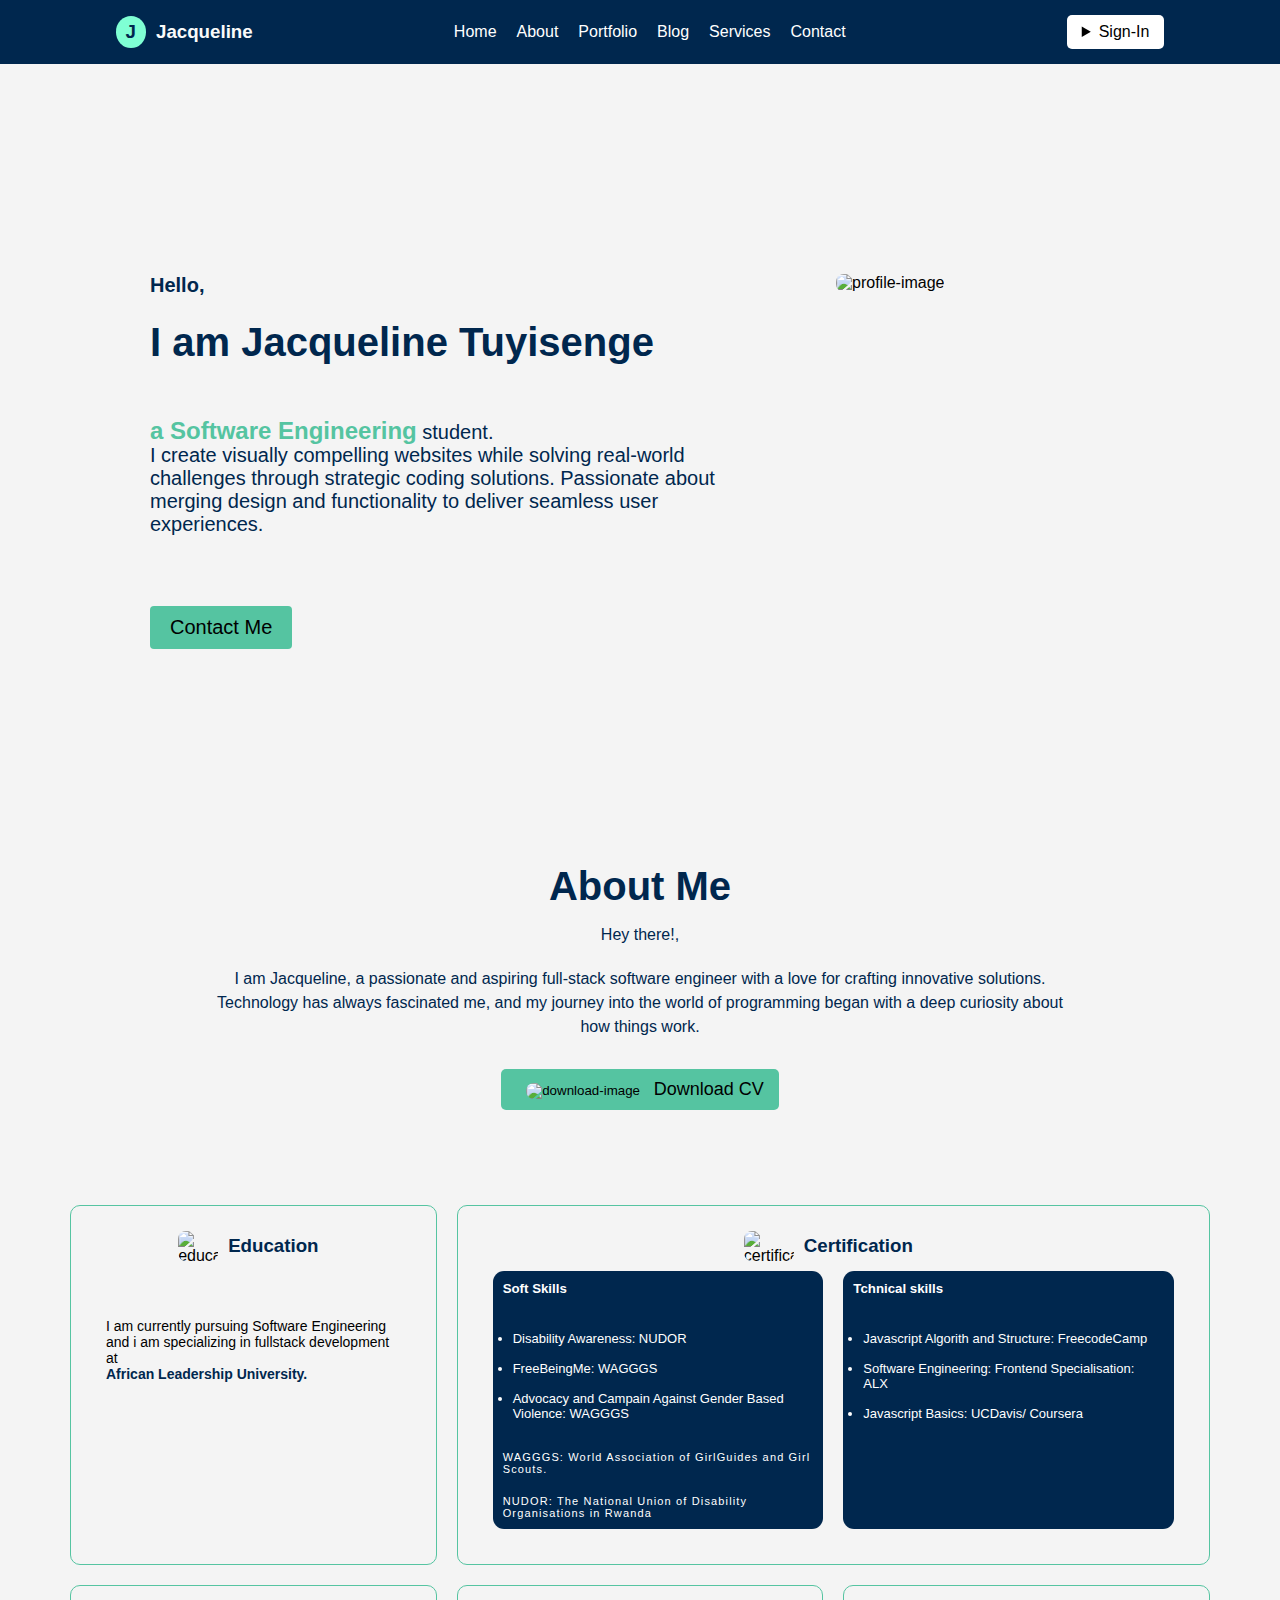
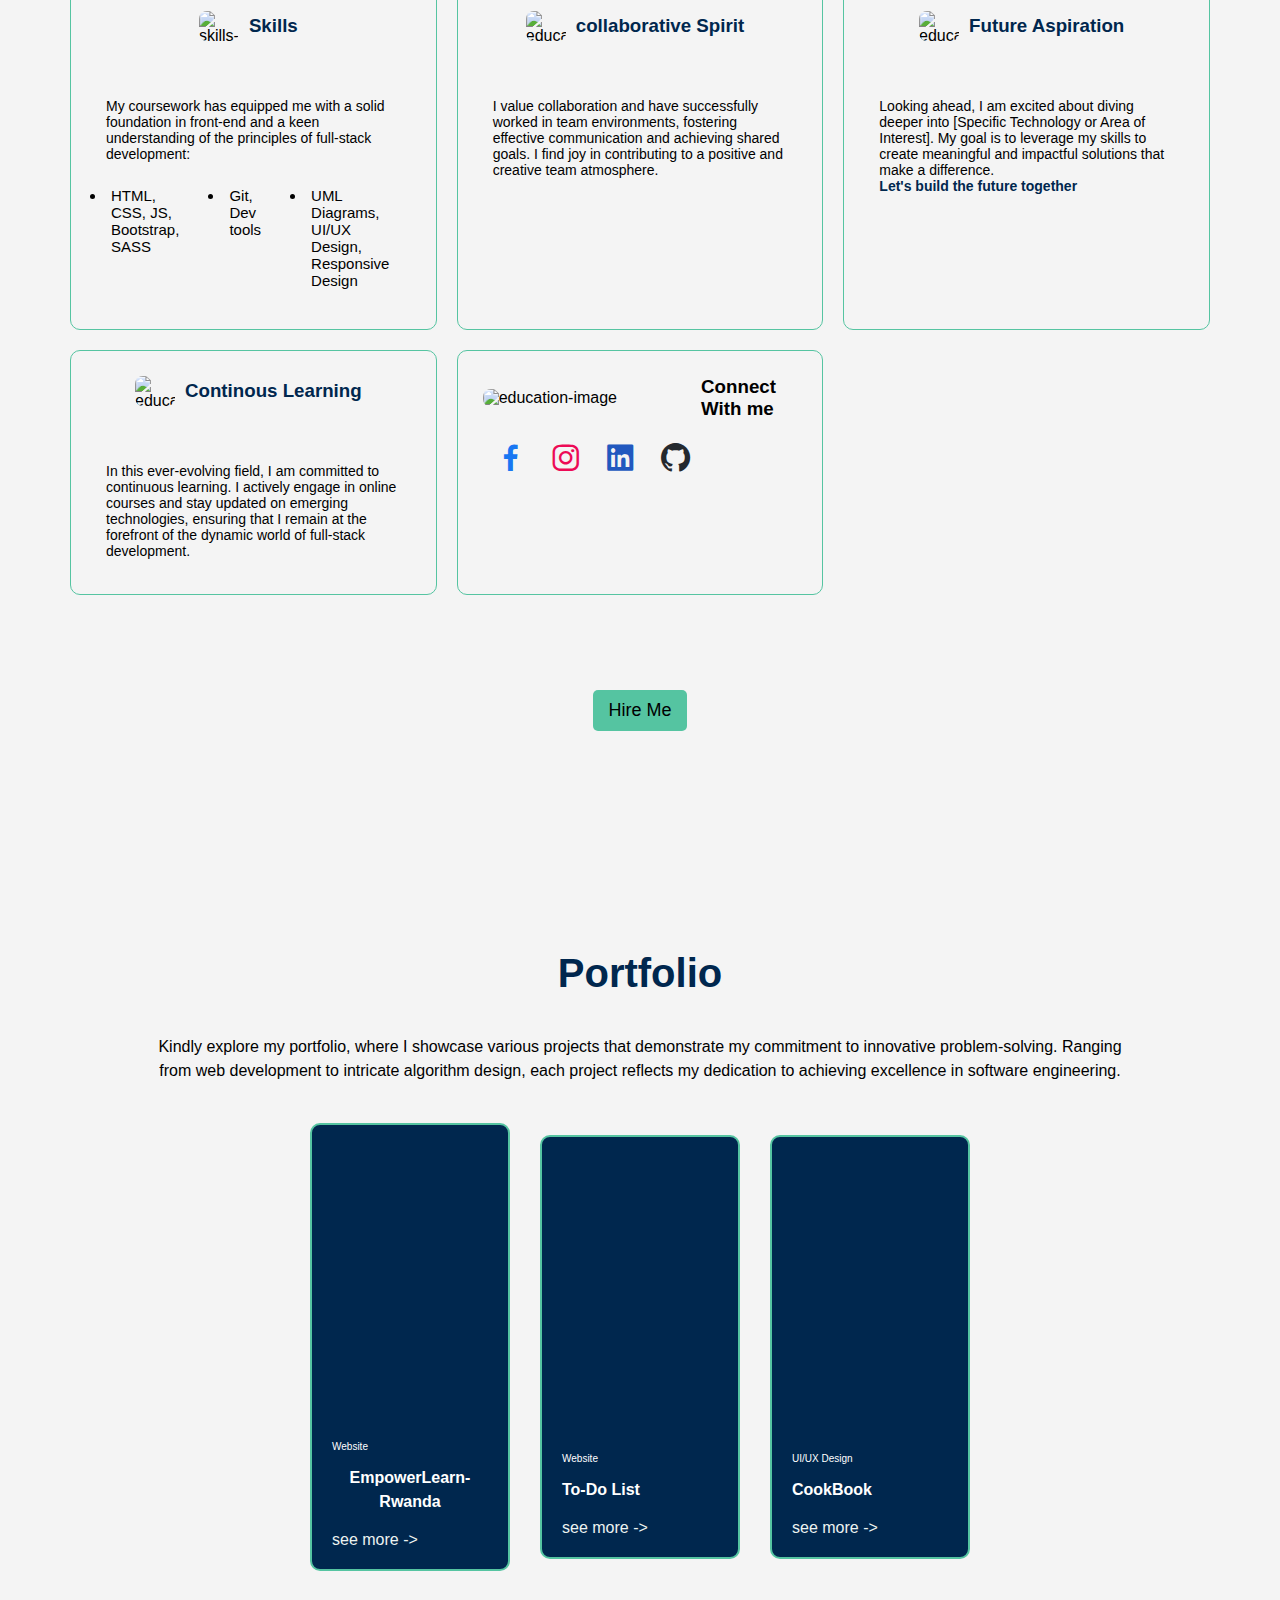
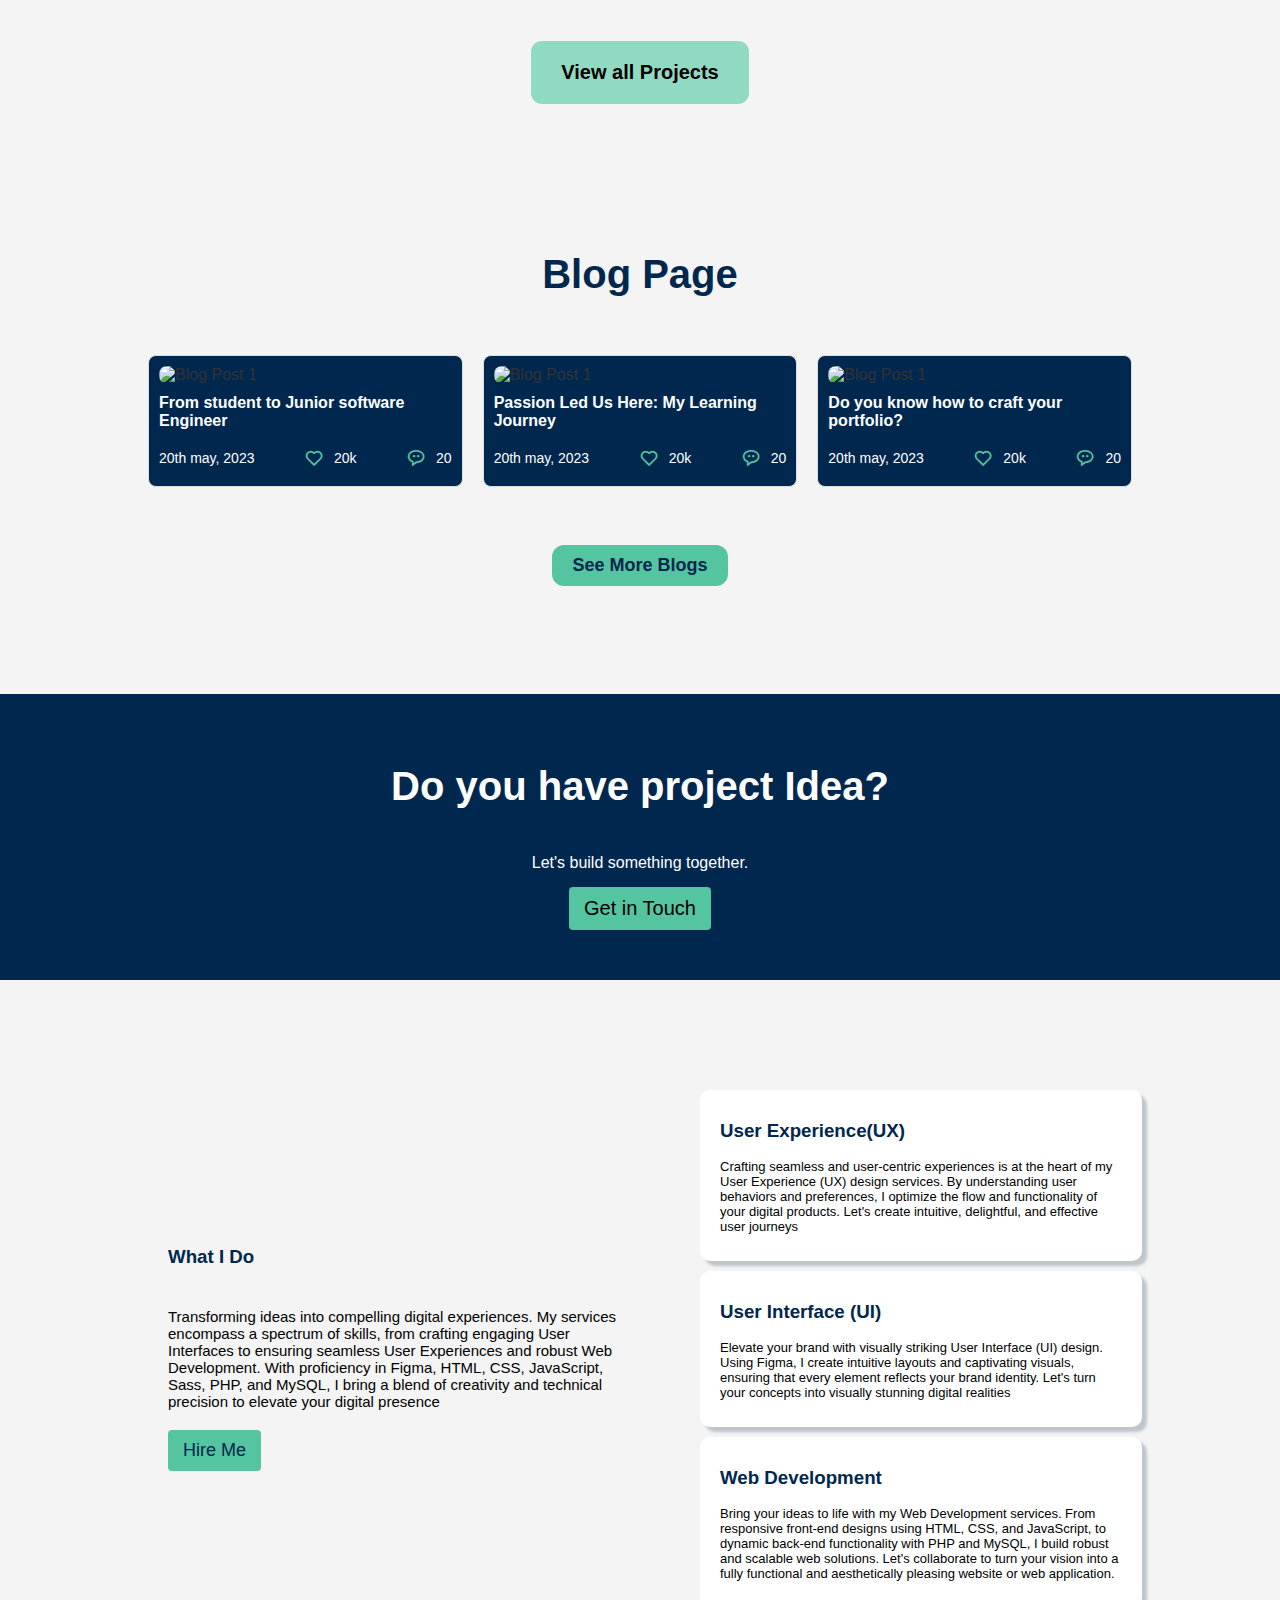
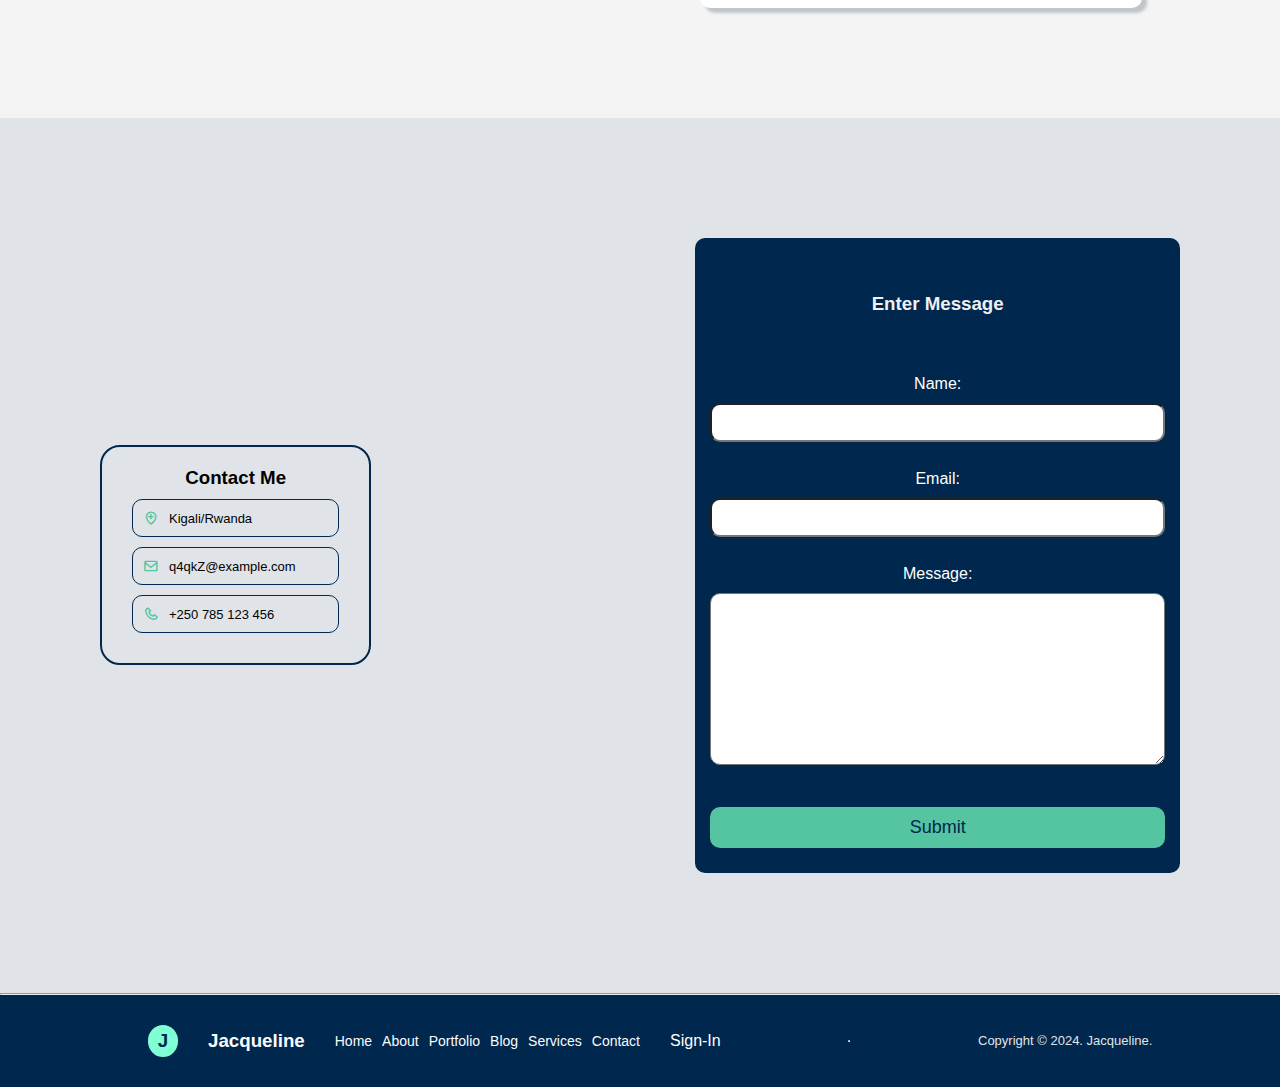
==== commit 653d03a0: "myBrand" ====
--- a/index.html
+++ b/index.html
@@ -233,11 +233,10 @@
                                 <p>20</p>
                             </div>
                         </div>
-                        <p>Transitioning from student to Junior Software Engineer, my story is a dynamic exploration of coding and problem-solving.</p>
                     </a>
                     <a href="passion.html" class="blog-card">
                         <img src="images/passion.svg" alt="Blog Post 1">
-                        <h4>My Learning Journey</h4>
+                        <h4>Passion Led Us Here: My Learning Journey</h4>
                         <div class="date-like-comments">
                             <div class="date">
                                 <p>20th may, 2023</p>
@@ -251,7 +250,6 @@
                                 <p>20</p>
                             </div>
                         </div>
-                        <p>My Learning Journey' is a narrative of growth and triumphs in the ever-evolving world of software development.</p>
                     </a>
                     <a href="blog-post-1.html" class="blog-card">
                         <img src="images/create-portfolio.svg" alt="Blog Post 1">
@@ -269,12 +267,11 @@
                                 <p>20</p>
                             </div>
                         </div>
-                        <p>Discover the art of crafting a compelling portfolio, unlocking the secrets to showcase your skills and make a lasting impact in the competitive tech industry.</p>
                     </a>
                 </div>
                 <div>
                     <div class="pagination">
-                        <button><a href="#"> See More Blogs</a></button>
+                        <button><a href="blog-cards.html"> See More Blogs</a></button>
                     </div>
                 </div>
             </section>
@@ -341,7 +338,7 @@
                         <label for="Message">Message:</label>
                         <textarea type="text" id="message" name="message" cols="30" rows="10" required></textarea>
                         <br><br>
-                        <button type="submit" class="feedback-btn"><a href="#">Submit</a></button>
+                        <button type="submit" class="feedback-btn"><a href="/">Submit</a></button>
                     </form>
                 </div>
             </section>
--- a/style.css
+++ b/style.css
@@ -9,7 +9,7 @@
         font-family: Arial, sans-serif;
         background-color: #f4f4f4;
         box-sizing: border-box;
-        /* overflow: hidden; */
+        overflow-x: hidden;
     }
 
     /*header css*/
@@ -565,7 +565,8 @@
 
 .blog-cards {
     display: grid;
-    grid-template-columns: repeat(auto-fill, minmax(300px, 1fr));
+    grid-template-columns: repeat(3, 1fr);
+    grid-auto-rows: minmax(100px, auto);
     grid-gap: 20px;
     padding: 20px;
     justify-content: center; 
@@ -573,18 +574,6 @@
     margin: 0 10%;
 }
 
-/* swiper  */
-
-/* .swiper-container {
-    width: 100%;
-    padding: 20px;
-}
-
-.swiper-slide {
-    width: 100%;
-    box-sizing: border-box;
-} */
-
 .blog-card {
     background-color: #00274E;
     text-decoration: none;
@@ -598,8 +587,7 @@
     transform: scale(1.05);
 }
 img {
-    max-width: 100%;
-    height: auto;
+    width: 100%;
     border-radius: 8px;
 }
 
@@ -939,29 +927,10 @@
         display: block; 
     }
 
-    /* .signin {
-        display: none; 
-    } */
-
     .menu.show .signin {
         display: block; 
     }
 
-
-    .hero div.home{
-        padding: 10px 20px;
-        display: flex;
-        flex-direction: column;
-        align-items: center;
-    }
-    .text-button{
-        width: 100%;
-        margin: 50px;
-    }
-    .profile-img{
-        width: 80%;
-        margin: 30px 50px;
-    }
     /* hero */
     .hero{
         margin: 50px;
@@ -1042,16 +1011,6 @@
         width: 90%;
     }
 
-    /* blog */
-
-    /* .swiper-container {
-        padding: 10px;
-        width: 100%;
-    }
-    .swiper-slide {
-        padding: 20px;
-        width: 100px;
-    } */
     /* contact us*/
 
     .my-adress {
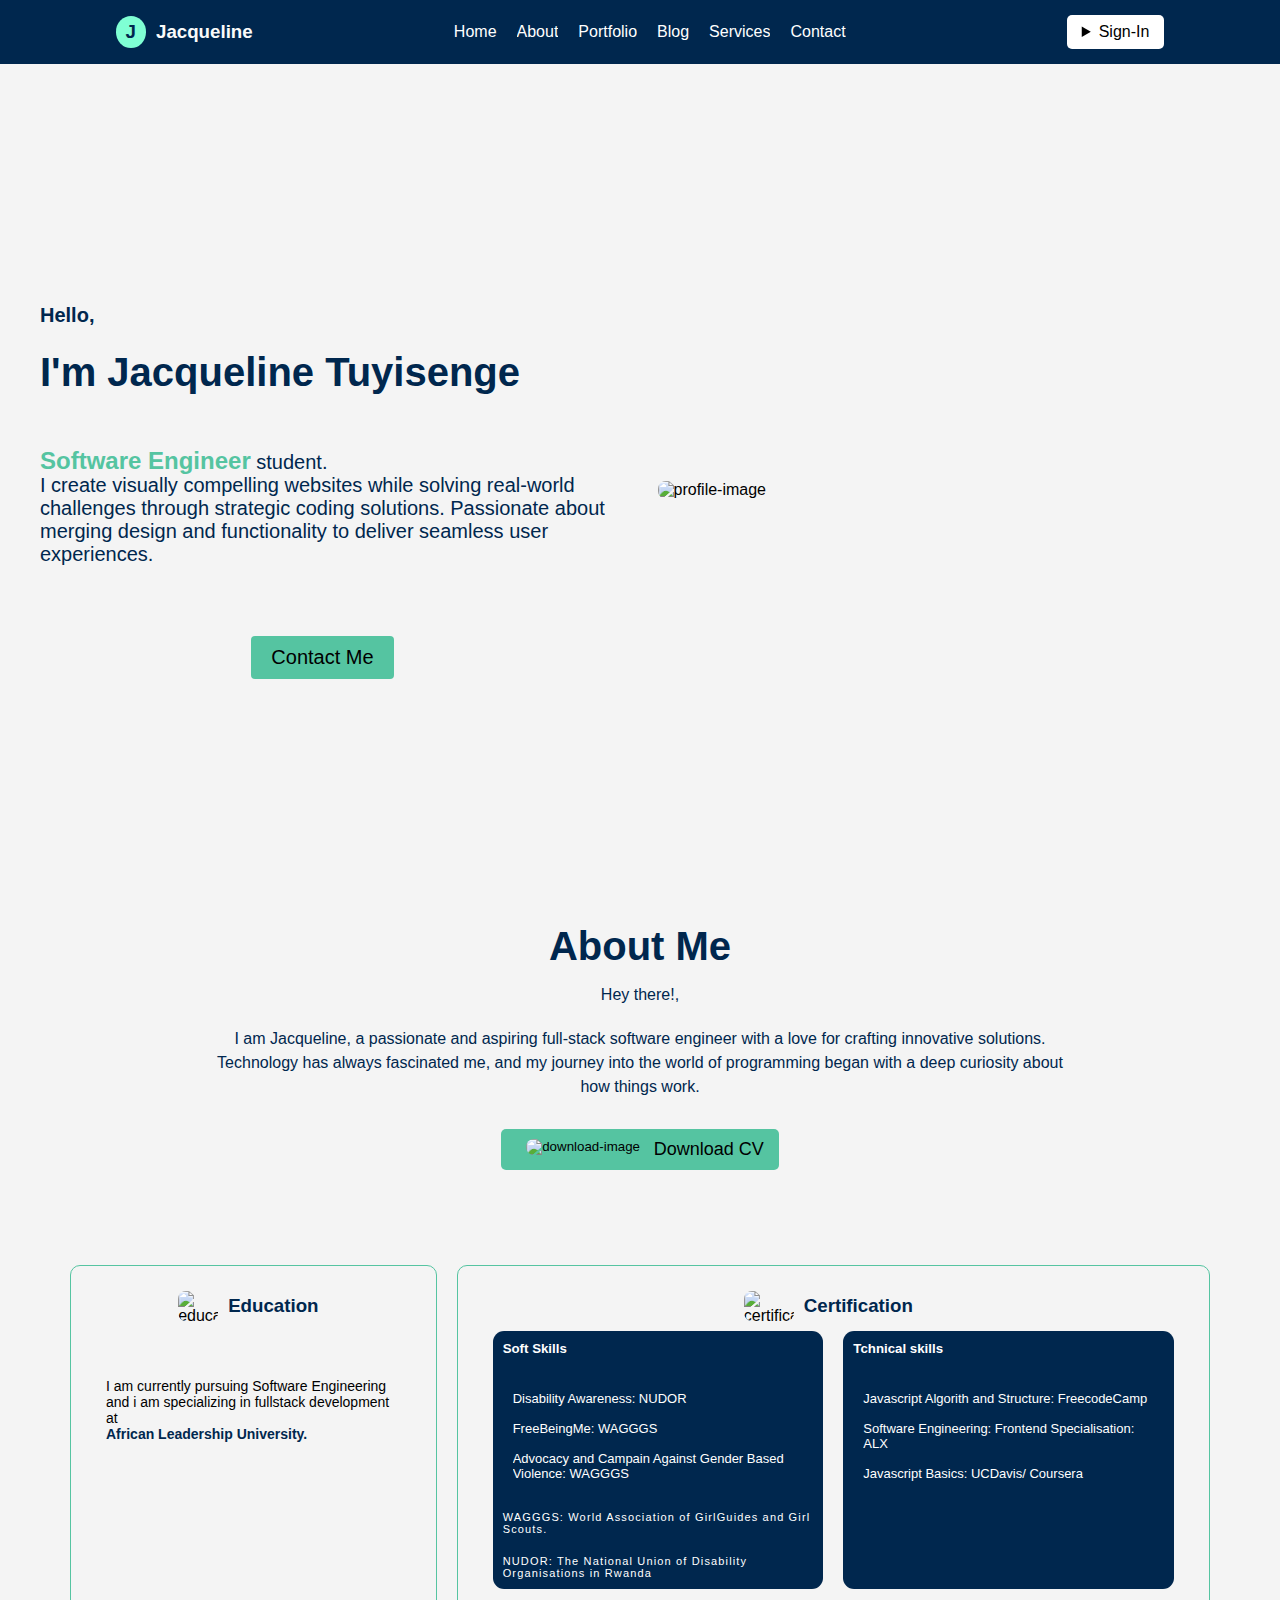
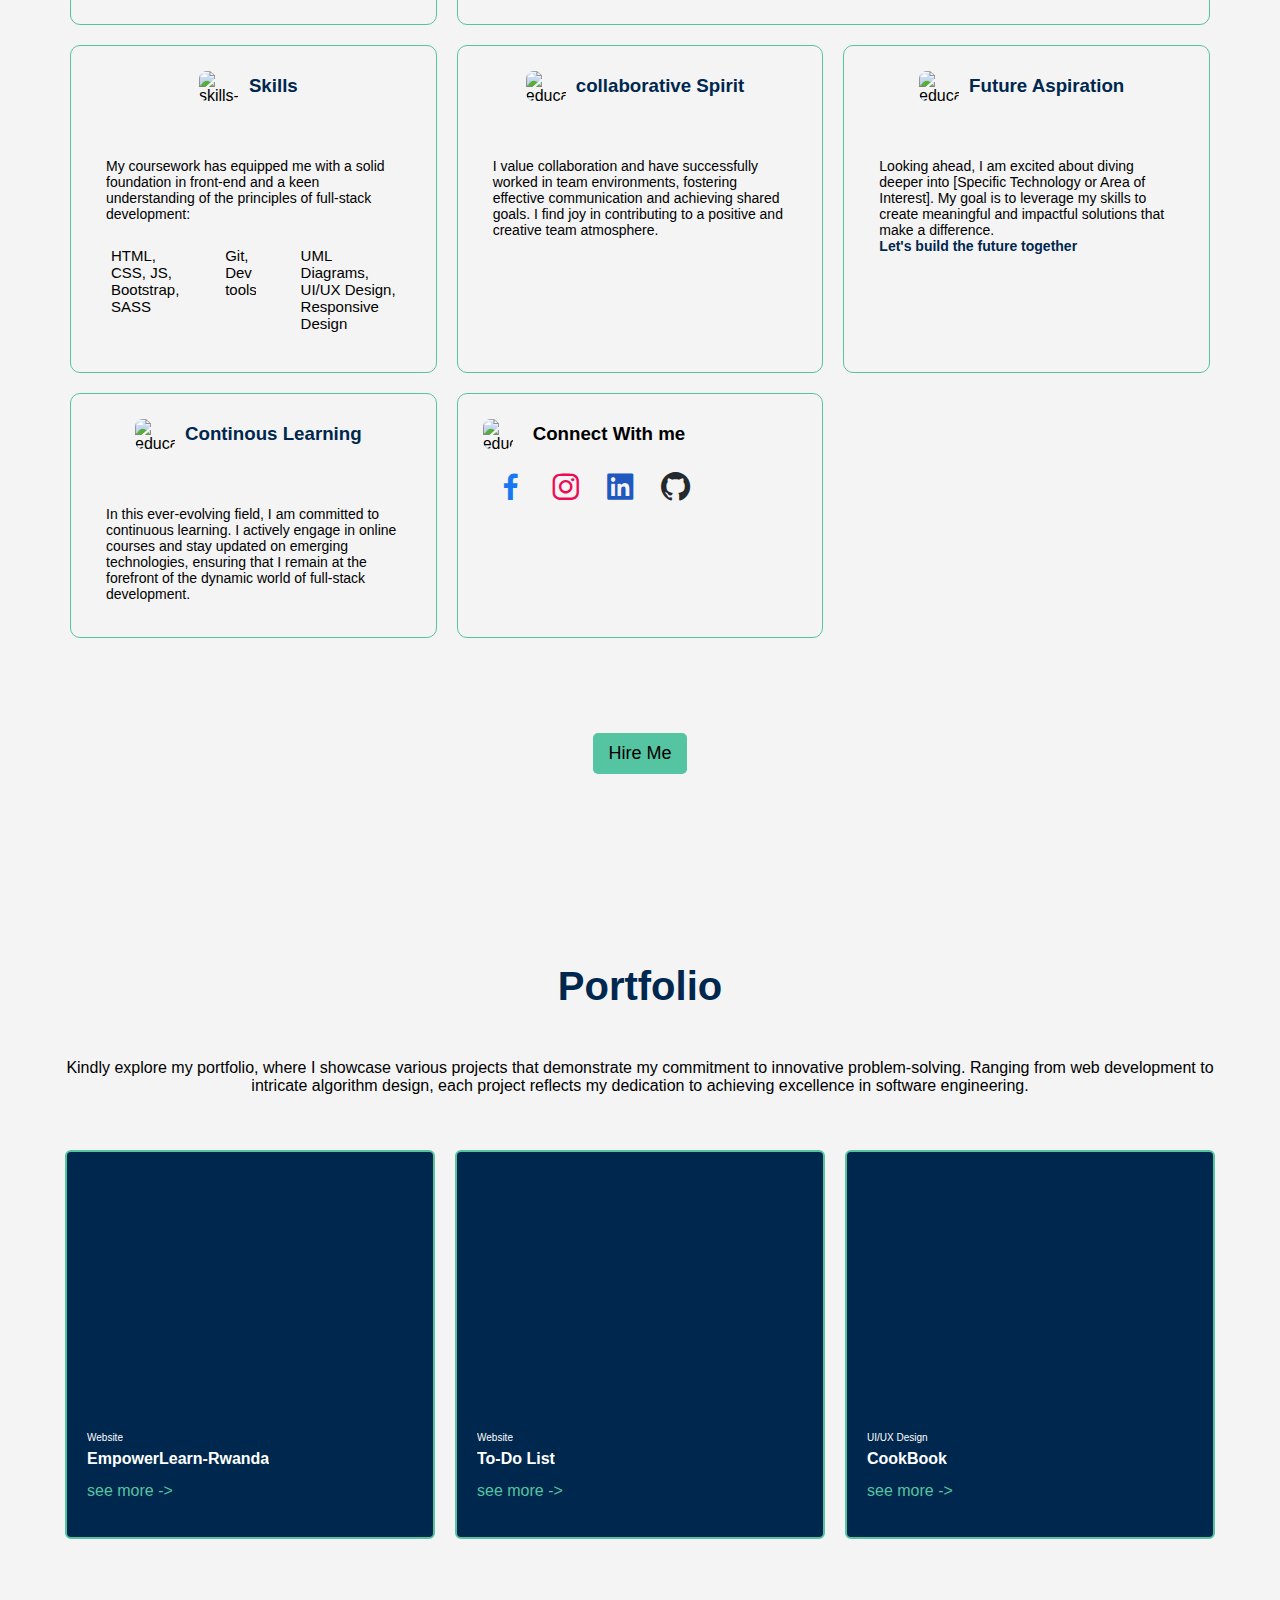
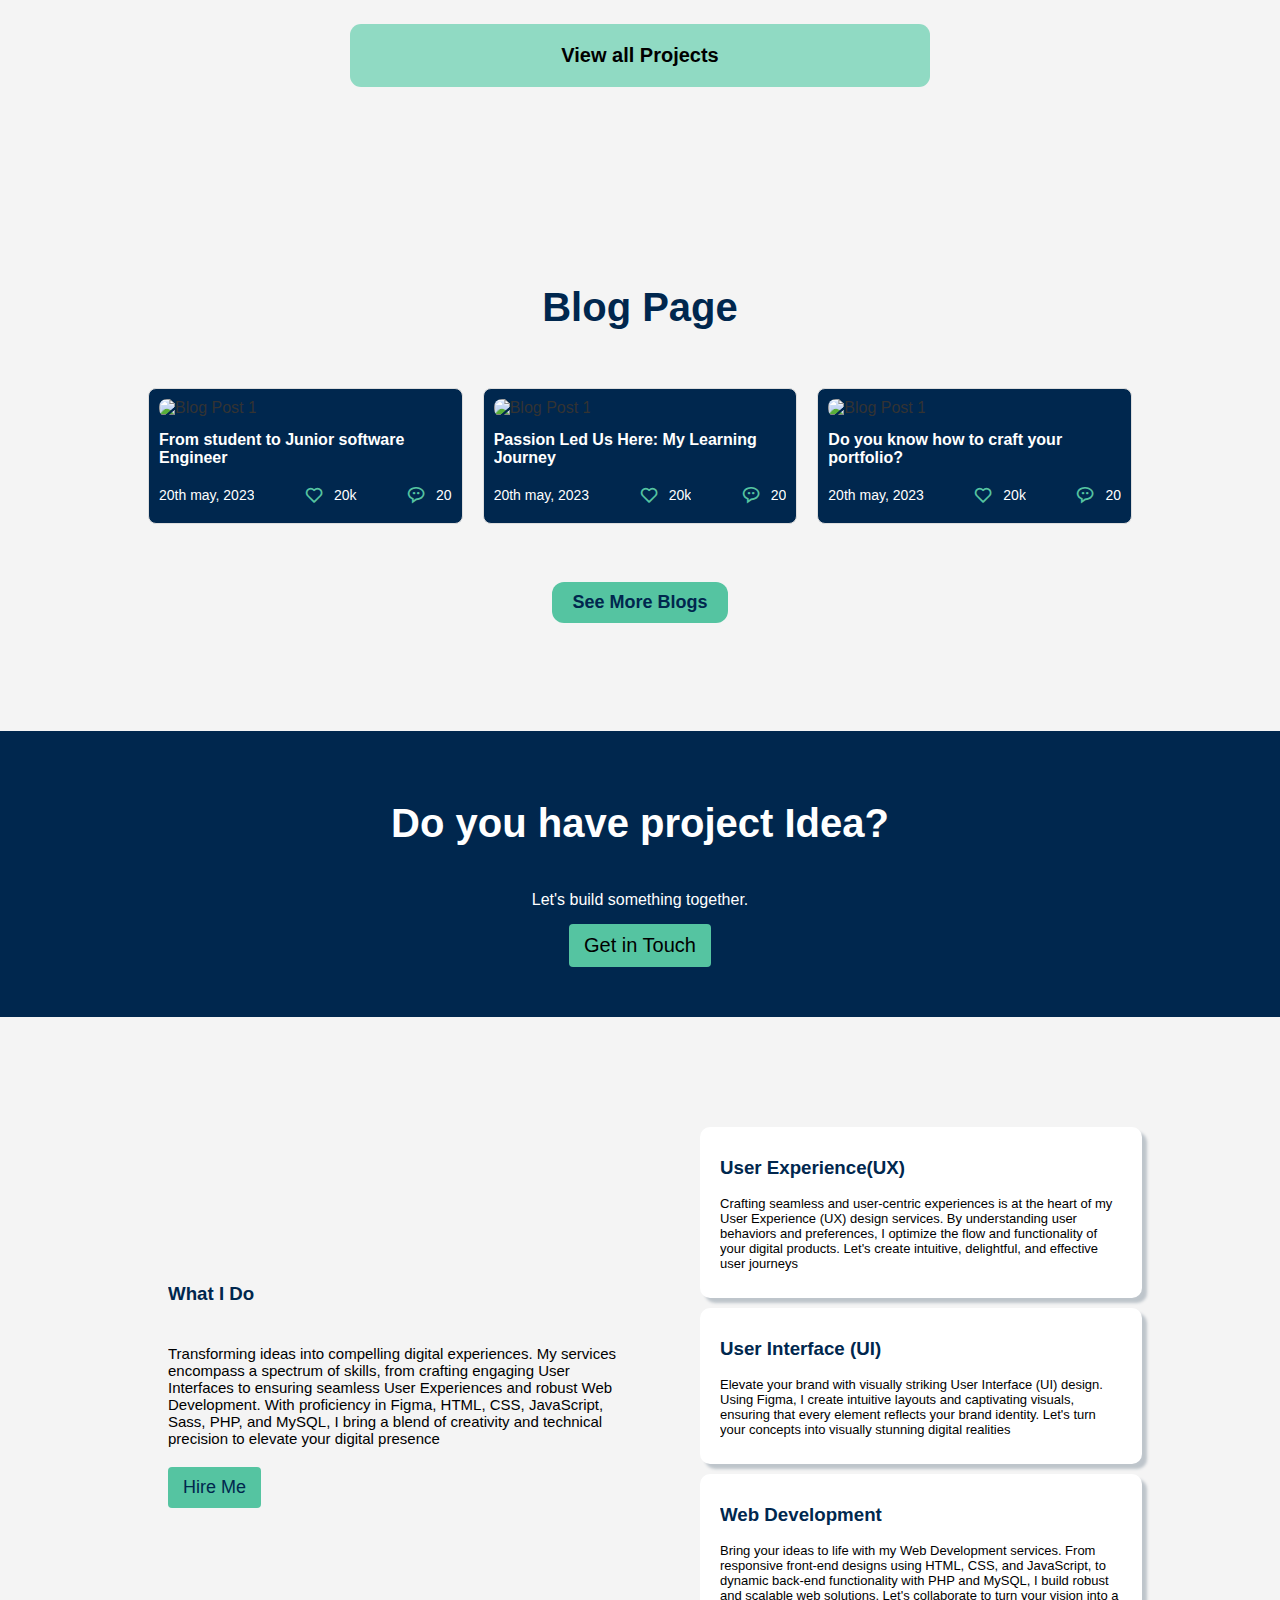
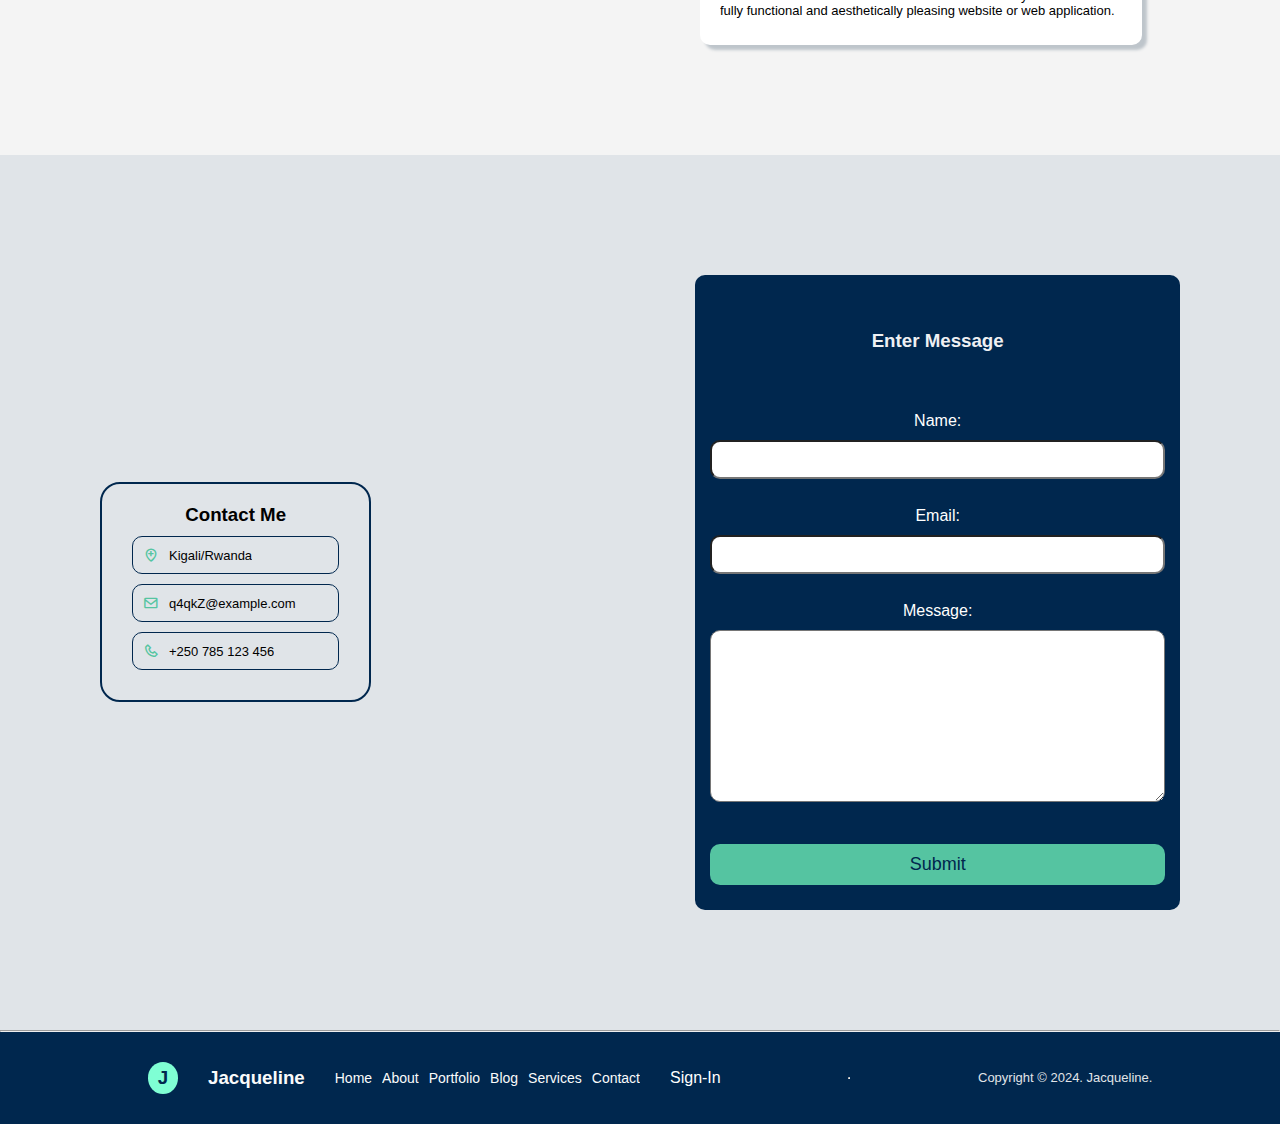
==== commit a2d3fa84: "responsive with gris and media querries" ====
--- a/index.html
+++ b/index.html
@@ -6,6 +6,9 @@
     <title>Jacqueline-Portfolio</title>
     <link rel="stylesheet" href="style.css">
     <link rel="stylesheet" href="https://cdn.jsdelivr.net/npm/swiper@11/swiper-bundle.min.css"/>
+    <link rel="preconnect" href="https://fonts.googleapis.com">
+    <link rel="preconnect" href="https://fonts.gstatic.com" crossorigin>
+    <link href="https://fonts.googleapis.com/css2?family=Poppins:ital,wght@0,100;0,200;0,300;0,400;0,500;0,600;0,700;0,800;0,900;1,100;1,200;1,300;1,400;1,500;1,600;1,700;1,800;1,900&display=swap" rel="stylesheet">
     <link href='https://unpkg.com/boxicons@2.1.4/css/boxicons.min.css' rel='stylesheet'>
 </head>
 <body>
@@ -53,9 +56,9 @@
                 <div class="home" id="home">
                     <div class="text-button">
                         <p><span class="text-button-mini">Hello,</span><br><br></p>
-                        <p><span class="text-button-sub">I am Jacqueline Tuyisenge</span></p>
+                        <p><span class="text-button-sub">I'm Jacqueline Tuyisenge</span></p>
                         <br><br><br>
-                        <p><span class="text-button-subb">a Software Engineering</span> student.<br>I create visually compelling websites while solving real-world challenges through strategic coding solutions. Passionate about merging design and functionality to deliver seamless user experiences.</p>
+                        <p><span class="text-button-subb">Software Engineer</span> student.<br>I create visually compelling websites while solving real-world challenges through strategic coding solutions. Passionate about merging design and functionality to deliver seamless user experiences.</p>
                         <button class="contact-btn"><a href="#">Contact Me</a></button>
                     </div>
                     <div class="profile-img">
@@ -179,8 +182,10 @@
             <!--portfolio section-->
             <section class="portfolio" id="portfolio">
                 <div class="projects" id="portfolio">
-                    <p class="portfolio-title">Portfolio</p>
-                    <p class="portfolio-subtitle">Kindly explore my portfolio, where I showcase various projects that demonstrate my commitment to innovative problem-solving. Ranging from web development to intricate algorithm design, each project reflects my dedication to achieving excellence in software engineering.</p>
+                    <div class="port-intro">
+                        <p class="portfolio-title">Portfolio</p>
+                        <p class="portfolio-subtitle">Kindly explore my portfolio, where I showcase various projects that demonstrate my commitment to innovative problem-solving. Ranging from web development to intricate algorithm design, each project reflects my dedication to achieving excellence in software engineering.</p>
+                    </div>
                     <div class="portfolio-cards">
                         <div class="card">
                             <div class="card-image card-1"></div>
--- a/style.css
+++ b/style.css
@@ -358,6 +358,10 @@
     display: flex;
     gap: 20px;
 }
+.title-connect img{
+    width: 30px;
+    height: 30px;
+}
 .about-card-socials{
     display: flex;
     flex-direction: column;
@@ -416,22 +420,18 @@
 
 /* portfolio section */
 .portfolio{
-    padding-top: 90px;
-}
-.portfolio div.projects{
-    display: flex;
-    flex-wrap: wrap;
-    flex-direction: column;
-    align-items: center;
+    margin: 50px;
+}
+.projects{
+    display: grid;
+    grid-template-columns: 1fr;
+    grid-auto-rows: minmax(100px, auto);
+    grid-gap: 20px;
+    align-items: center;
+    justify-content: center;
     text-align: center;
-    justify-content: space-between;
-    padding: 10px 150px;
-    width: 100%;
-    gap: 10%;
-    height: 100%;
-}
-.projects{
-    line-height: 24px;
+    padding: 10px;
+    width: 100%;
 }
 .projects .portfolio-title{
     font-size: 40px;
@@ -448,12 +448,15 @@
     font-size: 18px;
 }
 div.portfolio-cards{
-    display: flex;
+    display: grid;
+    grid-template-columns: repeat(3, 1fr);
+    grid-auto-rows: minmax(100px, auto);
+    grid-gap: 20px;
+    align-items: center;
+    justify-content: center;
+    text-align: center;
+    padding: 5px;
     flex-wrap: wrap;
-    gap: 30px;
-    align-items: center;
-    justify-content: center;
-    padding: 10px 0px;
     width: 100%;
 }
 div.portfolio-cards .card{
@@ -461,11 +464,10 @@
     background-color: #00274E;
     color: white;
     margin: 10px 0px;
-    border-radius: 10px;
-    width: 200px;
+    border-radius: 6px;
 }
 .card .card-details{
-    padding: 10px 20px;
+    padding: 30px 20px;
     display: flex;
     flex-direction: column;
     align-items: flex-start;
@@ -476,24 +478,16 @@
 .card-details small{
     font-size: 10px;
 }
-div.portfolio-cards .card:hover{
-    background-color: #55C4A1;
-    color:#00274E;
+div.portfolio-cards .card a{
+    text-decoration: none;
+    color:#55C4A1;
+}
+div.portfolio-cards .card a:hover{
+    transform: scale(1.03);
     cursor: pointer;
-    transform: scale(1.03);
-}
-div.portfolio-cards .card a{
-    text-decoration: none;
-    color: #edf3f1;
-}
-div.portfolio-cards .card a:hover{
-    color: #00274E;
-    font-weight: 700;
 }
 div.portfolio-cards .card .card-image{
-    width: 100%;
-    height: 300px;
-    border-radius: 10px;
+    height: 250px;
     background-size: cover;
 }
 div.portfolio-cards .card .card-image.card-1{
@@ -509,6 +503,9 @@
     width: 100%;
 }
 .portfolio-view-btn{
+    text-align: center;
+    justify-self: center;
+    width: 50%;
     padding: 20px 30px;
     margin: 30px 0px;
     border: none;
@@ -888,12 +885,25 @@
 
  /* media queries */
  @media screen and (max-width: 767px) {
+    *{
+        box-sizing: border-box;
+        margin: 0;
+        padding: 0;
+        overflow-x: hidden !important;
+    }
     body{
         width: 100%;
+        padding: 0;
+        margin: 0;
+        box-sizing: border-box;
         overflow-x: hidden !important;
+        text-align: left;
+        letter-spacing: 1.15px;
+        line-height: 24px;
     }
     header{
         width: 100%;
+        box-sizing: border-box;
         overflow-x: hidden !important;
     }
     .menu ul {
@@ -936,81 +946,144 @@
         margin: 50px;
     }
     .hero div.home{
-        padding: 10px 20px;
+        padding: 5px;
         display: flex;
         flex-direction: column;
         align-items: center;
     }
     .text-button{
         width: 100%;
-        padding: 50px;
+        padding: 5px;
+    }
+    .text-button p{
+        text-align: justify;
+        line-height: 24px;
+    }
+    .text-button .text-button-sub{
+        font-size: 36px;
+        font-weight: 700;
+    }
+    .text-button .text-button-subb{
+        color: #55C4A1;
+        font-size: 20px;
+        font-weight: 600;
+        line-height: 24px;
     }
     .profile-img{
-        width: 100%;
+        max-width: 100%;
+        min-width: 50%;
         /* margin: 50px; */
-        padding: 50px;
+        padding: 5px;
     }
 
     /* about */
+
+    .about-me{
+        padding: 50px 20px;
+        display: flex;
+        flex-direction: column;
+        align-items: center;
+        justify-content: space-around;
+        gap: 20px;
+    }
+    .about-text{
+        width: 100%;
+        padding: 10px;
+    }
+    .about-text p{
+        text-align: justify;
+        letter-spacing: 1px;
+        line-height: 24px;
+        font-size: 18px;
+        padding: 10px;
+    }
     .about-cards{
+        display: grid;
         grid-template-columns: 1fr;
-        grid-column-gap: 30px;
-        width: 90%
+        grid-auto-rows: minmax(100px, auto);
+        grid-column-gap: 20px;
+        width: 100%;
+        margin: 30px 0px;
+        padding: 10px;
     }
     .blog-cards {
         grid-template-columns: 1fr;
     }
     .about-card-2 .certifications{
         display: grid;
-        grid-template-columns: repeat(2, 1fr);
+        grid-template-columns: repeat(1, 1fr);
         grid-auto-rows: minmax(100px, auto);
-        padding: 10px;
-        grid-gap: 20px;
+        padding: 10px 3px;
+        grid-gap: 9px;
         justify-content: center;
     }
     .about-card-2{
         grid-column: 1/2;
     }
-    /* portfolio */
-    .portfolio div.projects{
-        padding: 50px;
-        display: block;
+    .about-card-1 .about-skills{
+        display: flex;
+        flex-direction: column;
+        gap: 7px;
+        width: 100%;
+        padding: 0px 10px;
+        margin: 0;
+    }
+
+    /* portfolio section */
+
+    .portfolio{
+        margin: 10px;
+    }
+    .projects{
+        display: grid;
+        grid-template-columns: 1fr;
+        grid-auto-rows: minmax(100px, auto);
+        grid-gap: 20px;
         align-items: center;
-        text-align: center;
         justify-content: center;
-        width: 100%;
-        gap: 10%;
-        height: 100%;
-    }
-    .projects .portfolio-title{
-        font-size: 30px;
-        font-weight: 700;
-        color: #00274E;
-    }
-    .projects .portfolio-subtitle{
-        text-align: center;
-        color: #000000;
-    }
-    .projects .portfolio-subtitle p{
-        font-size: 18px;
+        padding: 10px;
+        width: 100%;
     }
     div.portfolio-cards{
         display: grid;
-        grid-template-columns: repeat(1, 1fr);
-        grid-gap: 30px;
+        grid-template-columns: 1fr;
+        grid-auto-rows: minmax(100px, auto);
+        grid-gap: 20px;
+        align-items: center;
         justify-content: center;
-        margin-right: 50px;
-        width: 500px;
-    }
-    div.portfolio-cards .card{
-        background-color: #00274E;
-        color: white;
-        align-items: center;
+        text-align: center;
+        padding: 5px;
+        flex-wrap: wrap;
+        width: 100%;
+    }
+
+    .projects .portfolio-subtitle{
+        text-align: justify;
+        color: #000000;
+        padding: 10px 0px;
+    }
+    .portfolio-view-btn{
+        text-align: center;
         justify-self: center;
-        border-radius: 10px;
-        width: 90%;
-    }
-
+        width: 70%;
+        padding: 10px;
+        margin: 30px 0px;
+        border: none;
+        border-radius: 11px;
+        background-color: #90dac3;
+    }
+    .portfolio-view-btn a{
+        text-decoration: none;
+        color:#00274E;
+        font-size: 18px;
+        font-weight: 600;
+    }
+
+    div.portfolio-cards .card .card-image{
+        width: 100%;
+        height: 300px;
+        background-size: cover;
+    }
     /* contact us*/
 
     .my-adress {
@@ -1095,8 +1168,90 @@
 }
 @media  screen and (min-width: 768px) and (max-width: 1023px) {
     /* Styles for screens between 768 and 1023 pixels wide (typically tablets) */
+
+    *{
+        box-sizing: border-box;
+        margin: 0;
+        padding: 0;
+        overflow-x: hidden !important;
+    }
+    body{
+        width: 100%;
+        padding: 0;
+        margin: 0;
+        box-sizing: border-box;
+        overflow-x: hidden !important;
+    }
+    header{
+        width: 100%;
+        box-sizing: border-box;
+        overflow-x: hidden !important;
+    }
+    /* hero */
+    .hero{
+        margin: 70px;
+    }
+    .hero div.home{
+        display: grid;
+        grid-template-columns: repeat(2, 1fr);
+        grid-auto-rows: minmax(100px, auto);
+        grid-gap: 10px;
+        padding: 10px;
+        justify-content: center;
+        width: 100%;
+    }
+    .text-button{
+        width: 100%;
+        padding: 10px;
+    }
+    .profile-img{
+        width: 100%;
+        padding: 2%;
+    }
   }
   @media  screen and (min-width: 1024px) {
     /* Styles for screens 1024 pixels wide and above (typically desktops) */
+
+    *{
+        box-sizing: border-box;
+        margin: 0;
+        padding: 0;
+        overflow-x: hidden !important;
+    }
+    body{
+        width: 100%;
+        padding: 0;
+        margin: 0;
+        box-sizing: border-box;
+        overflow-x: hidden !important;
+    }
+    header{
+        width: 100%;
+        box-sizing: border-box;
+        overflow-x: hidden !important;
+    }
+
+
+    .hero div.home{
+        display: grid;
+        grid-template-columns: repeat(2, 1fr);
+        grid-auto-rows: minmax(200px, auto);
+        grid-gap: 10px;
+        padding: 10px;
+        justify-content: center;
+        align-items: center;
+        width: 100%;
+    }
+    .text-button{
+        width: 100%;
+        padding: 30px;
+        justify-content: center;
+        align-items: center;
+        text-align: center;
+    }
+    .profile-img{
+        width: 80%;
+        padding: 2%;
+    }
   }
     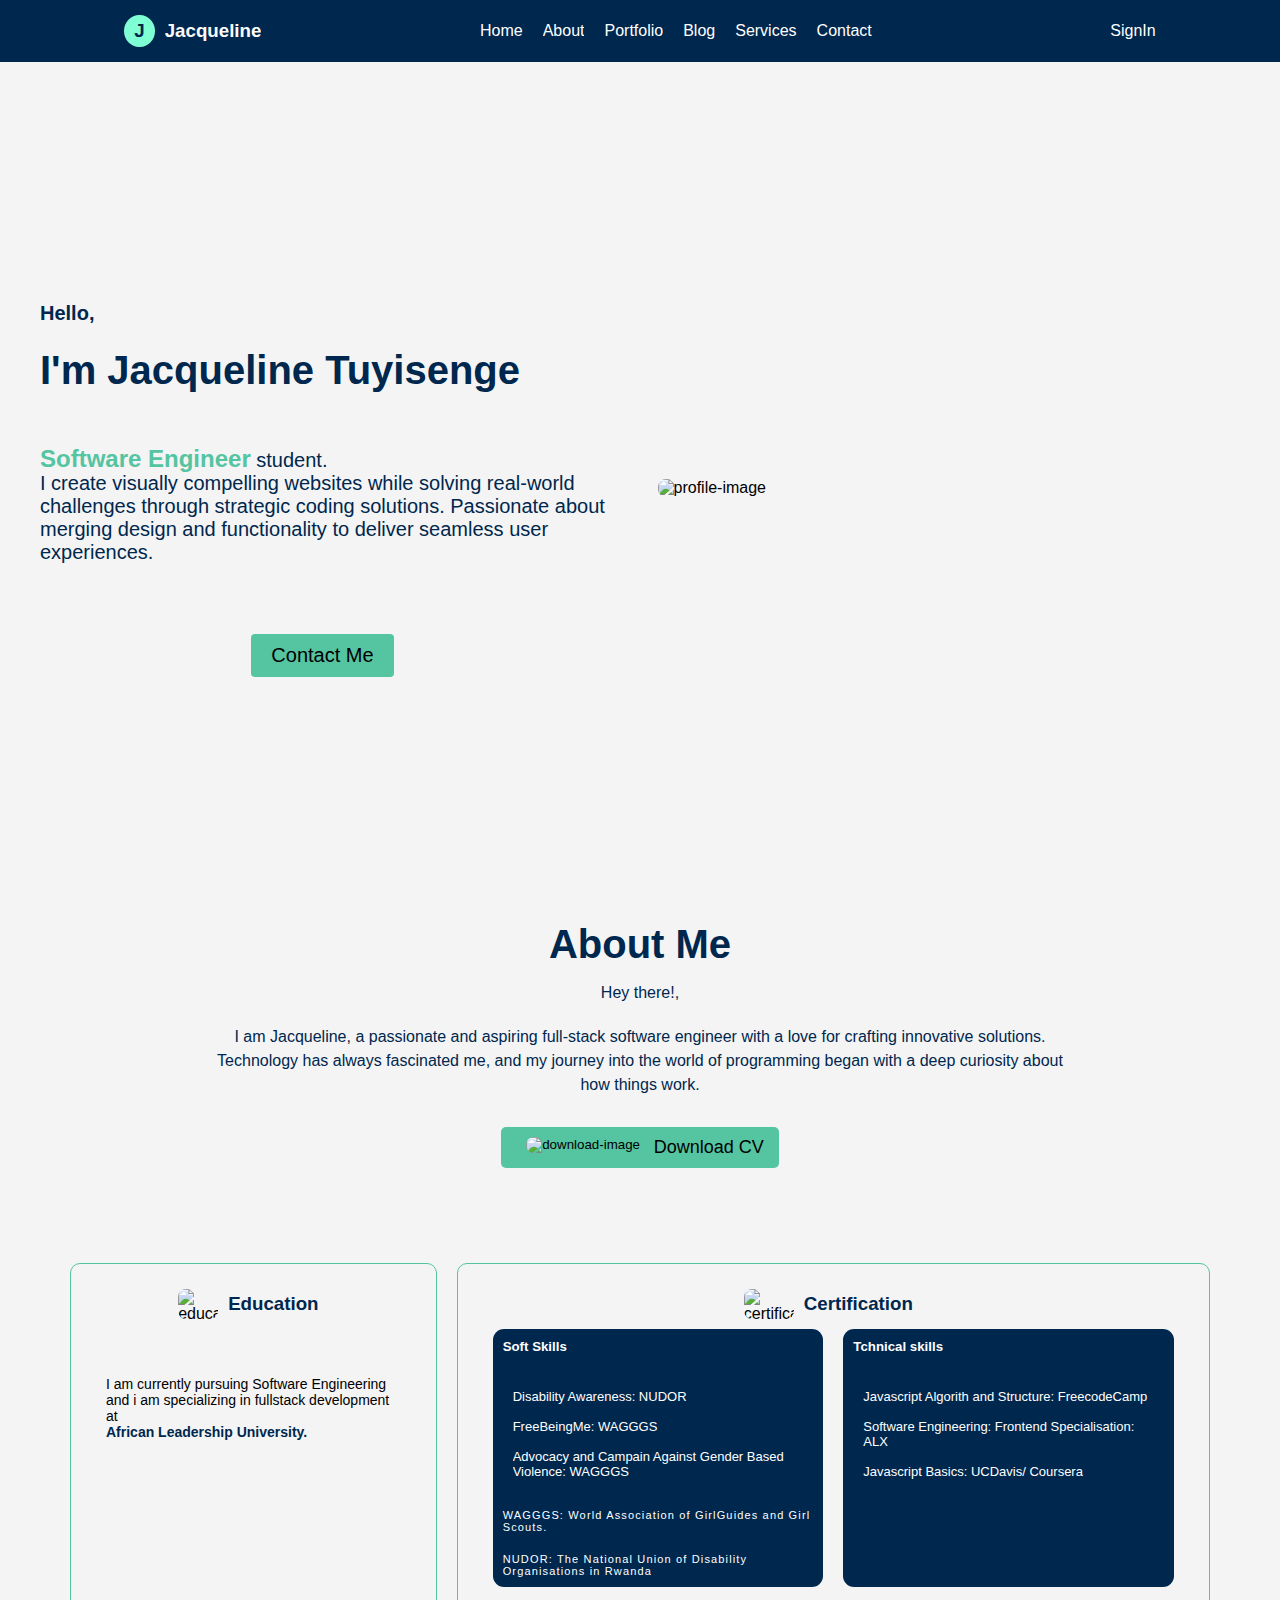
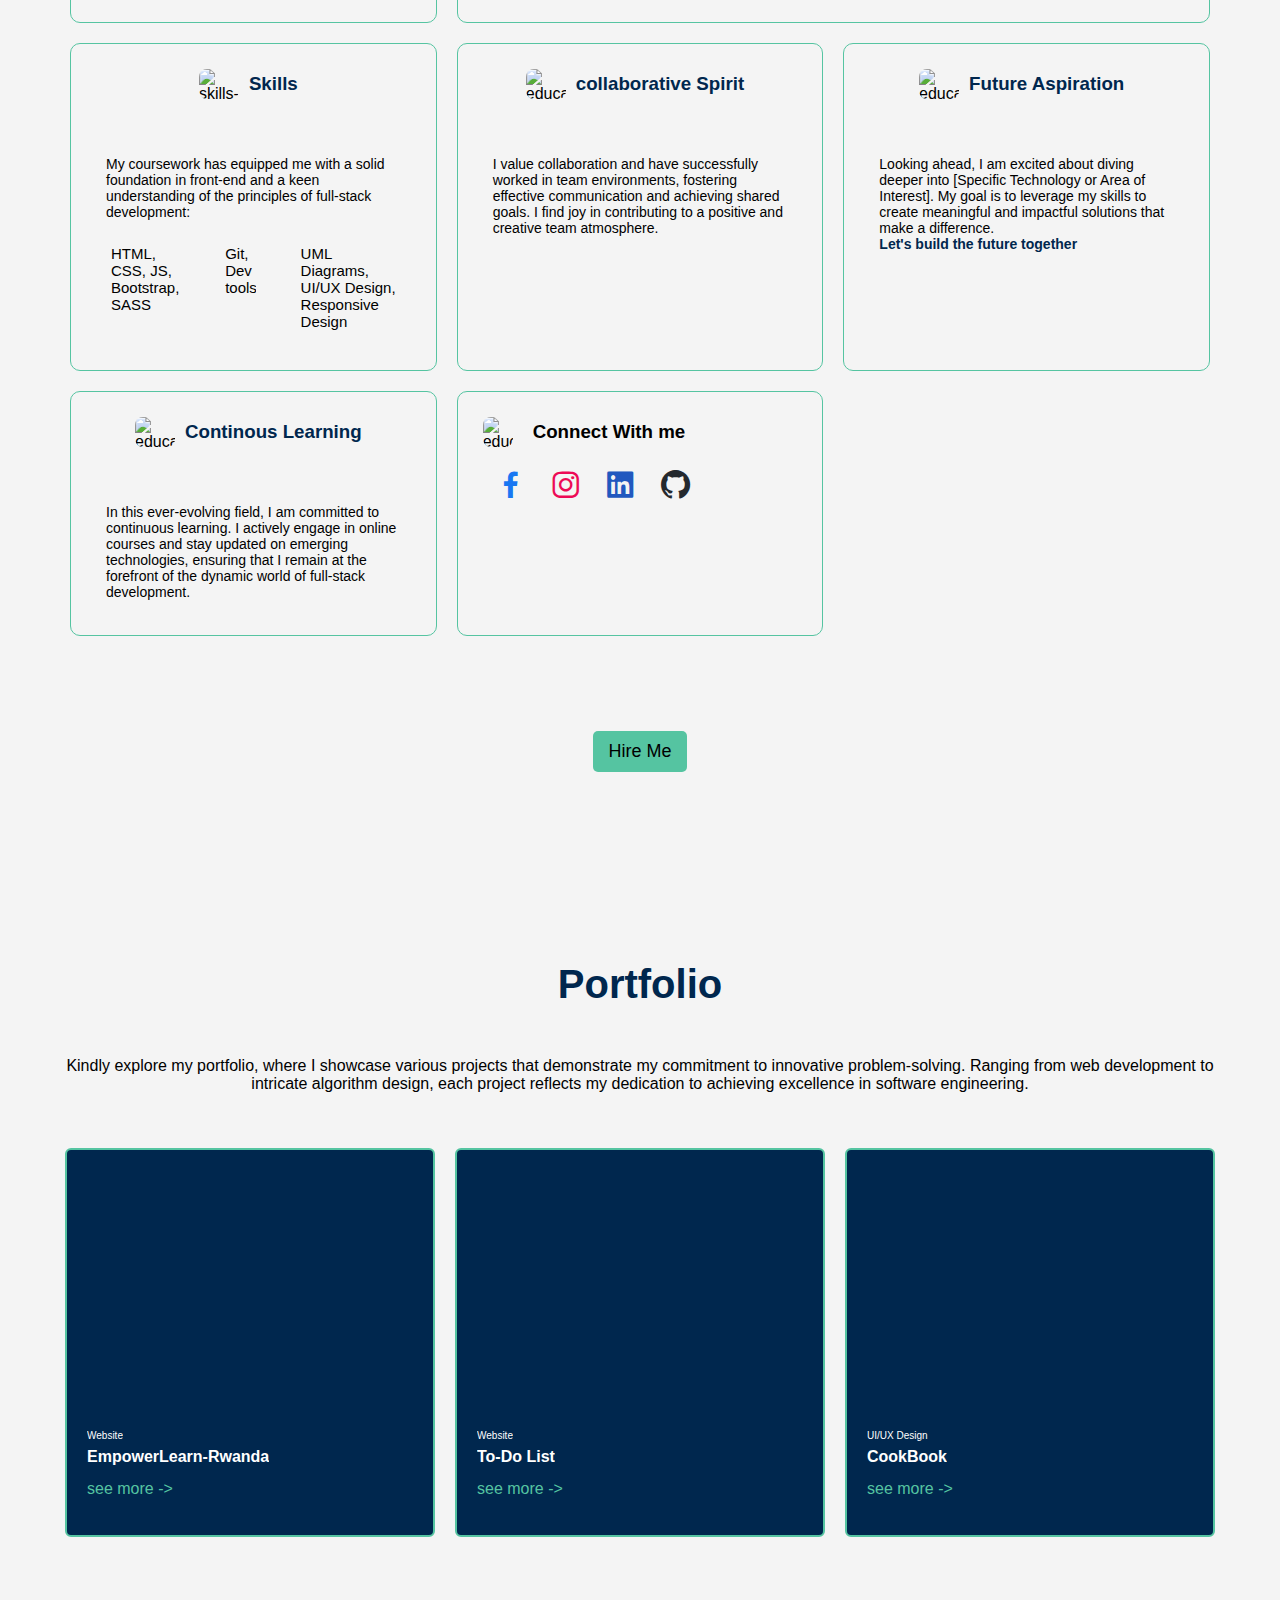
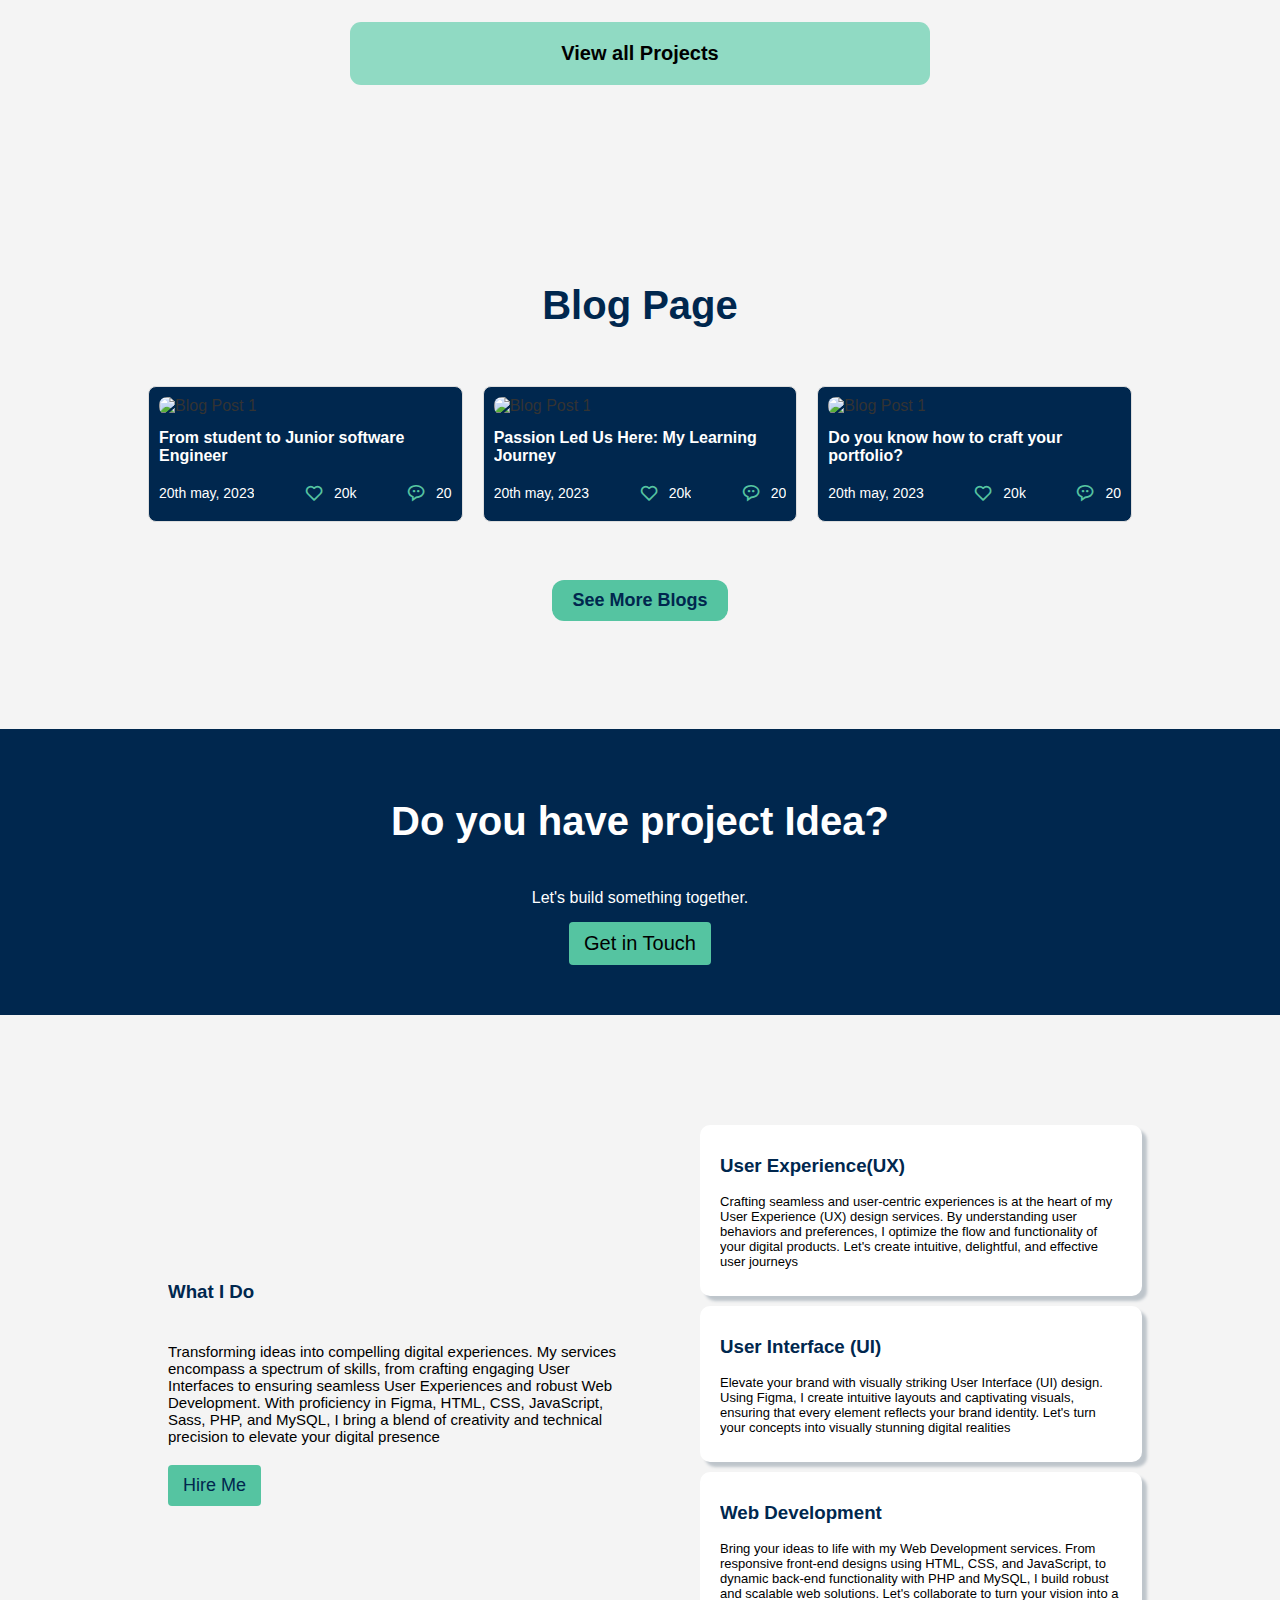
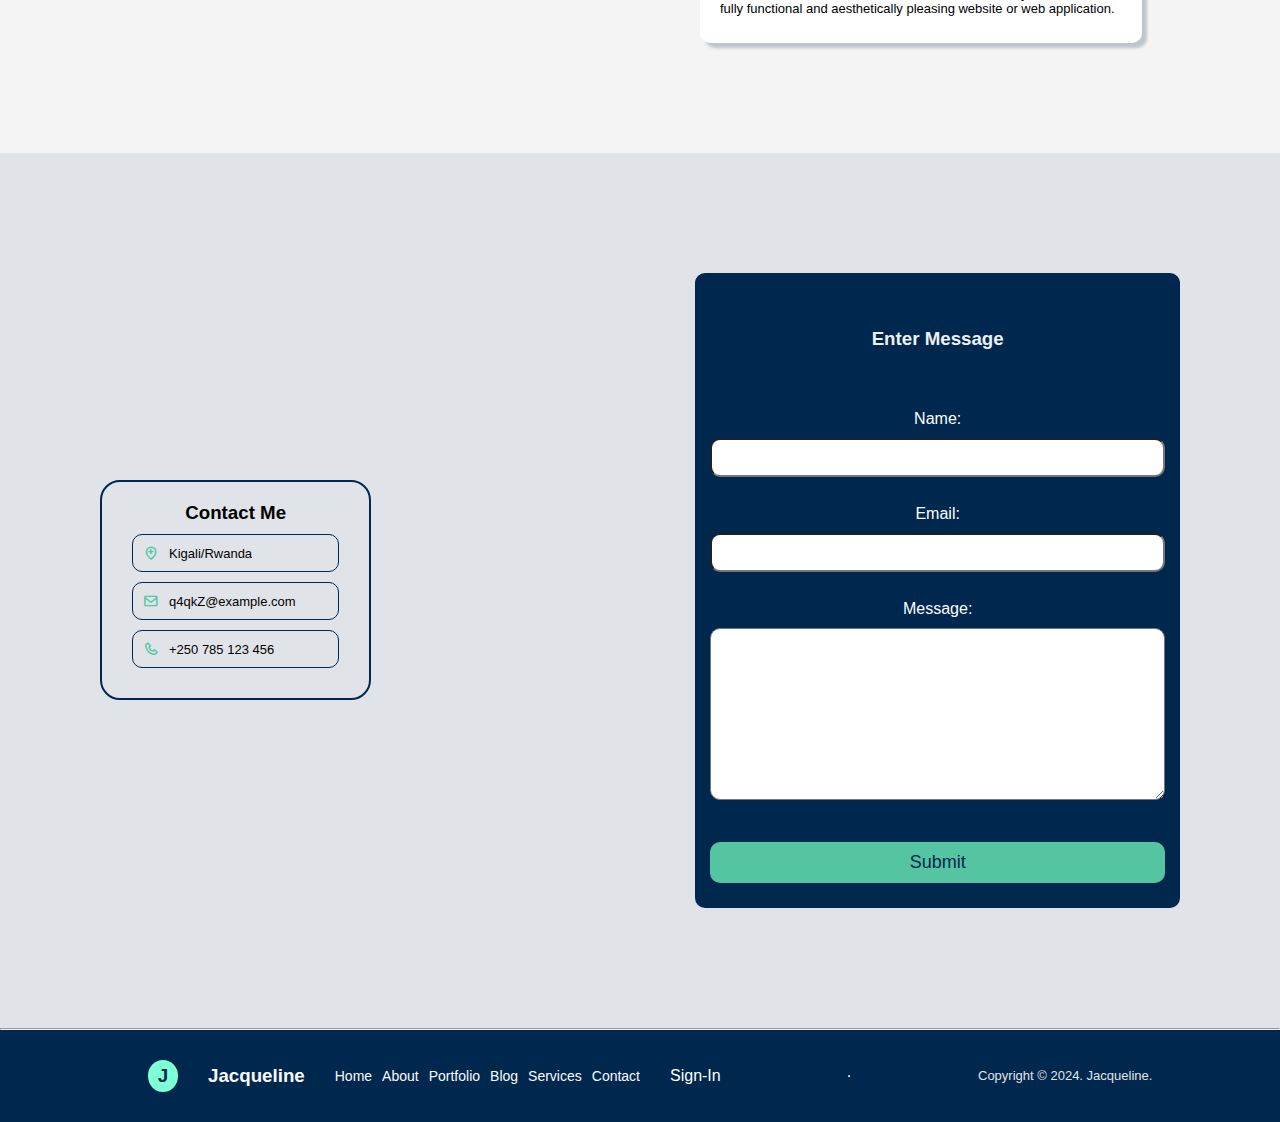
==== commit db766a7c: "created a blog using fetch api" ====
--- a/index.html
+++ b/index.html
@@ -5,6 +5,7 @@
     <meta name="viewport" content="width=device-width, initial-scale=1.0">
     <title>Jacqueline-Portfolio</title>
     <link rel="stylesheet" href="style.css">
+    <link rel="icon" href="./images/jacky.svg">
     <link rel="stylesheet" href="https://cdn.jsdelivr.net/npm/swiper@11/swiper-bundle.min.css"/>
     <link rel="preconnect" href="https://fonts.googleapis.com">
     <link rel="preconnect" href="https://fonts.gstatic.com" crossorigin>
@@ -32,15 +33,7 @@
                     <li><a href="#contact">Contact</a></li>
                 </ul>
             </div>
-            <div class="signin">
-                <!-- <a href="signin.html"> -->
-                    <details>
-                        <summary>Sign-In</summary>
-                        <a href="signin.html">as User</a>
-                        <a href="admin.html">as Admin</a>
-                    </details>
-                <!-- </a> -->
-            </div>
+            <div><a href="signin.html" class="signin">SignIn</a></div>
             <div class="hamburger-icon">
                 <i class='bx bx-menu' id="hamburger"></i>
             </div>
--- a/style.css
+++ b/style.css
@@ -20,10 +20,6 @@
         margin: 0;
         padding: 15px;
         width: 100%;
-                /* width:auto;
-        color: white;
-        padding: 15px;
-        box-sizing: border-box; */
     }
     
     nav {
@@ -86,13 +82,14 @@
         background-color: transparent;
         border-radius: 0;
     }
-    
-    .signin a {
+
+    a.signin {
         color: white;
         text-decoration: none;
-        border: none;
-        border-radius: 0;
-        padding: 8px 15px;
+    }
+
+    a.signin:hover {
+        color: aquamarine;
     }
     
     .hamburger-icon,
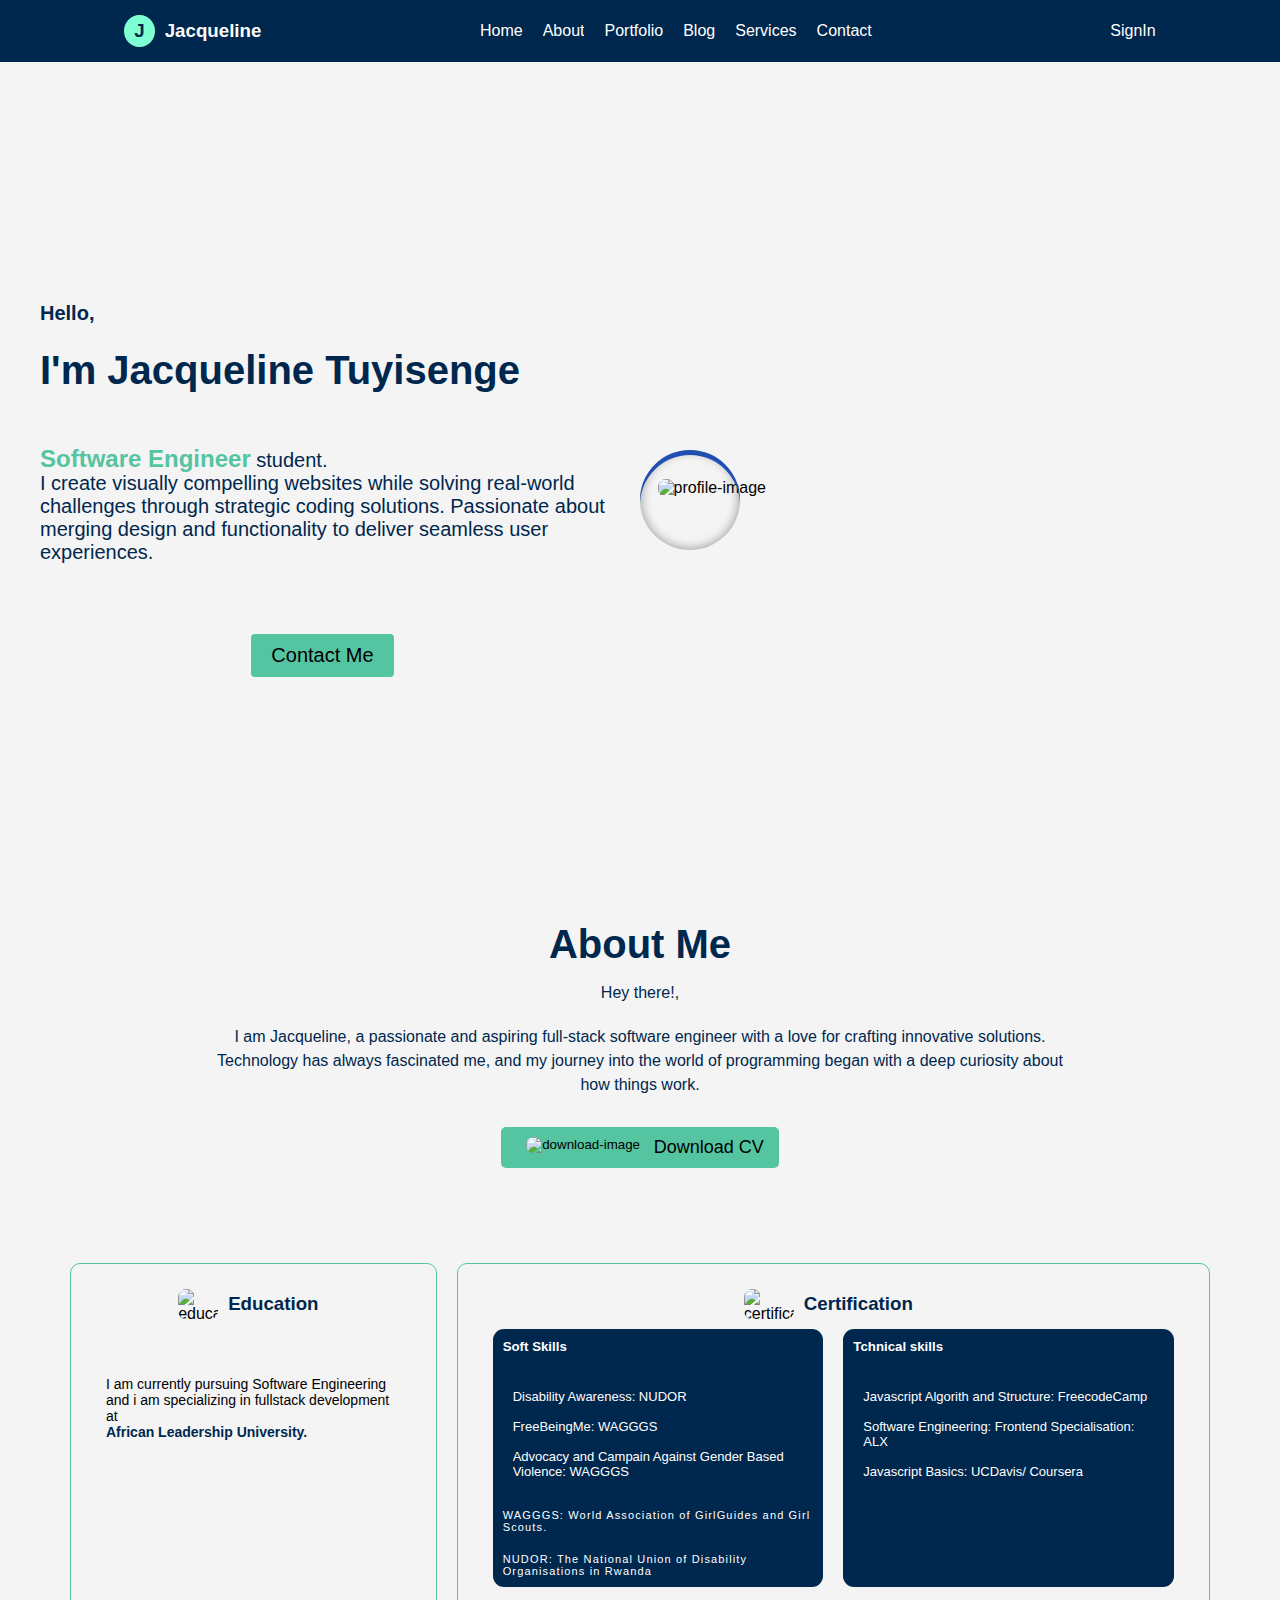
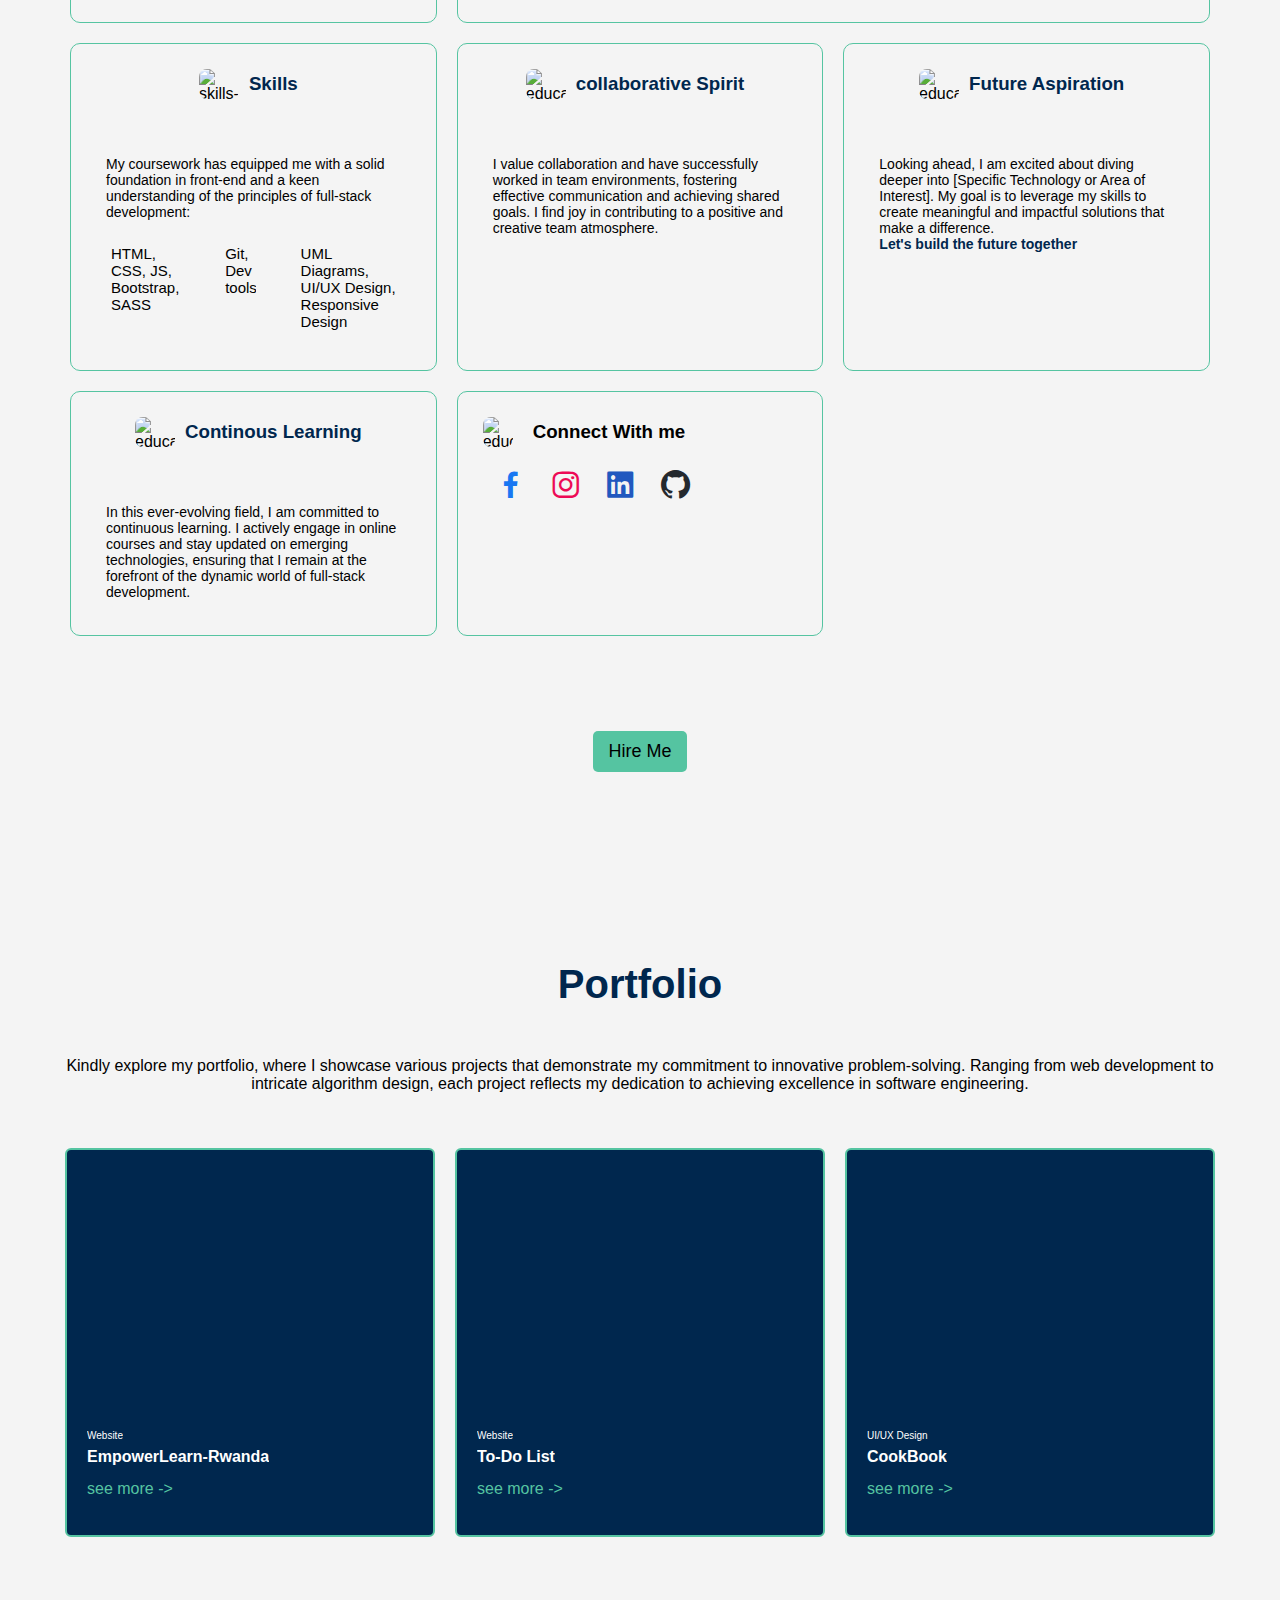
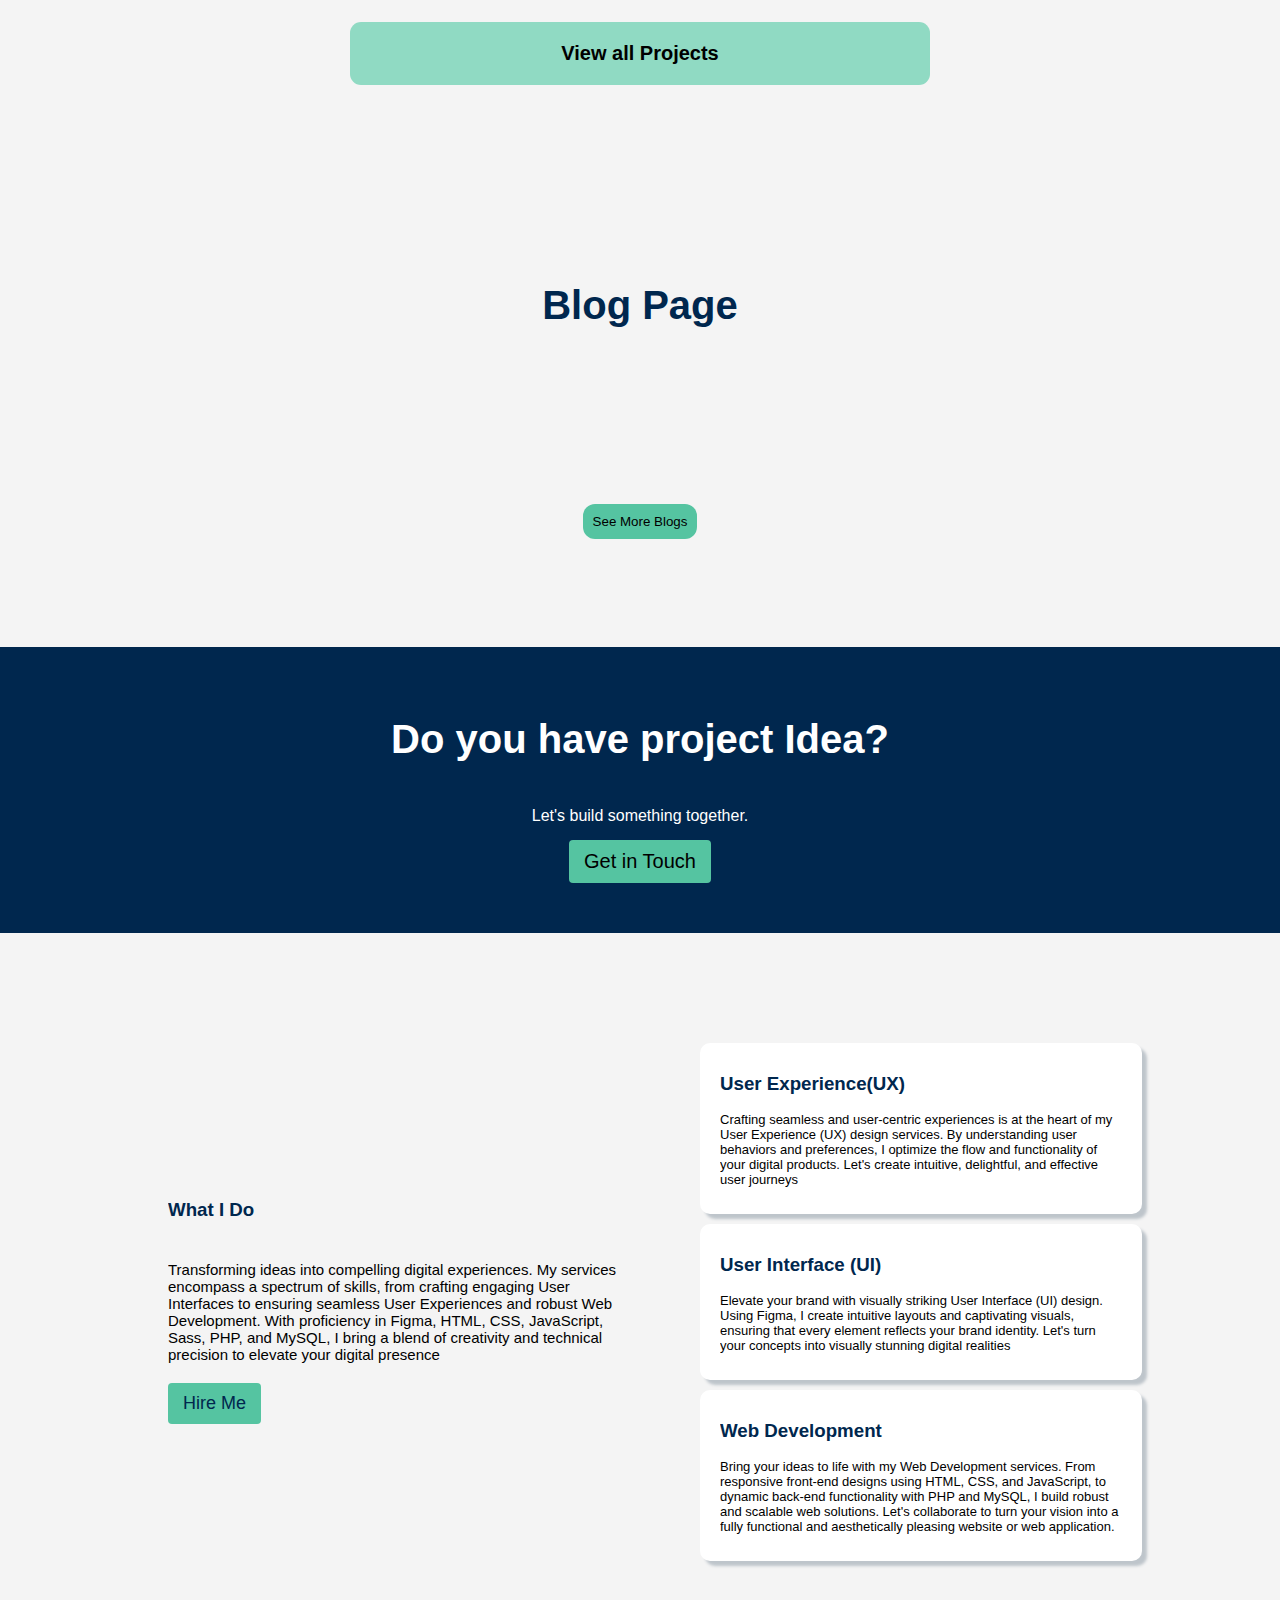
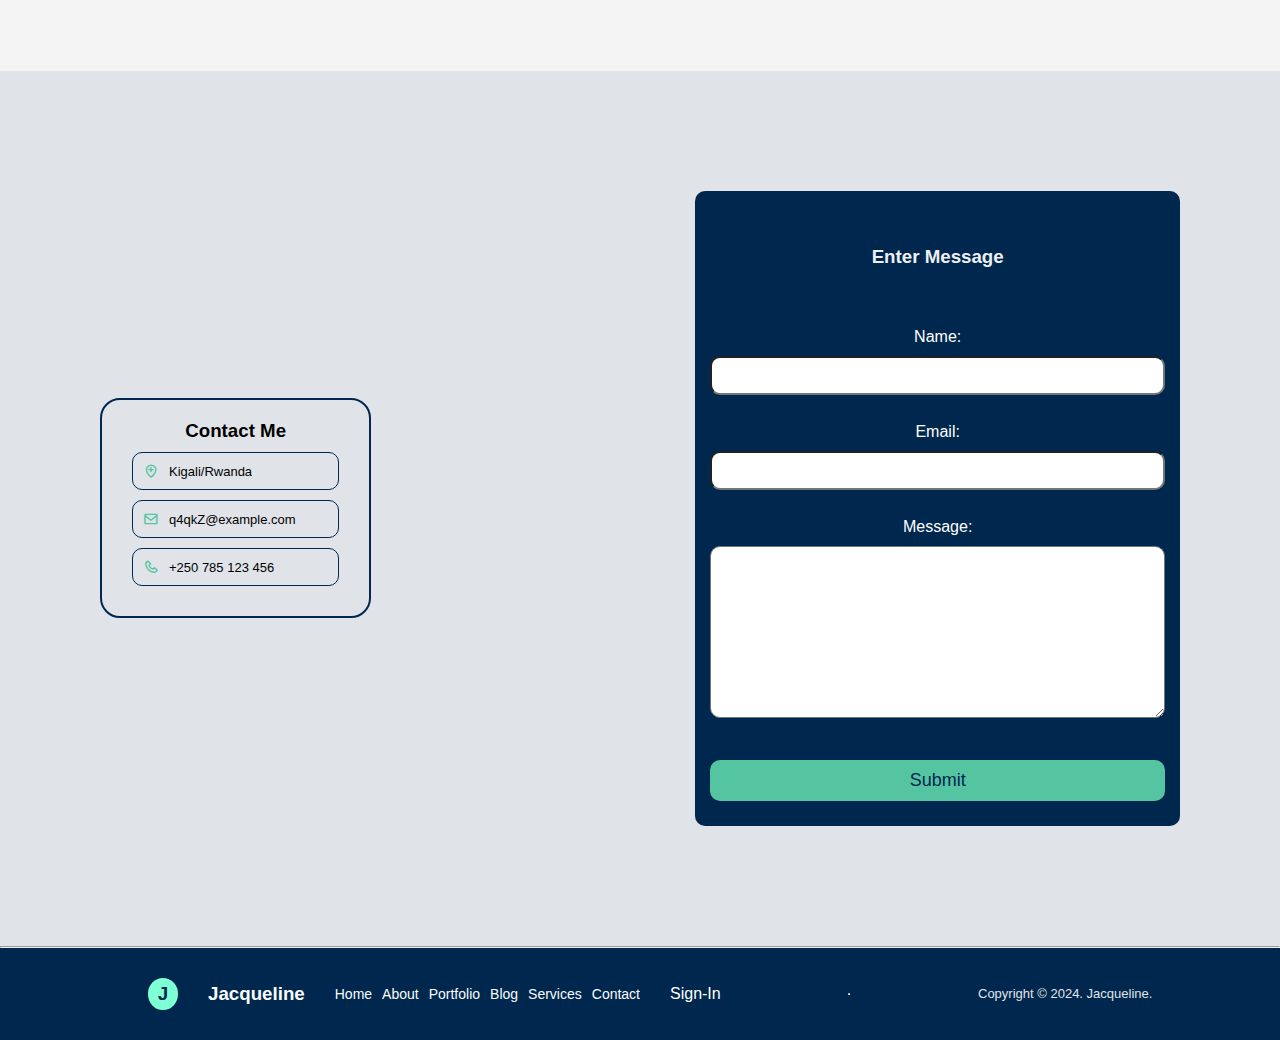
==== commit afc3dfba: "getting blogs using fetch" ====
--- a/index.html
+++ b/index.html
@@ -214,6 +214,8 @@
                 <div>
                     <h3>Blog Page</h3>
                 </div>
+                <span class="loader"></span>
+                <div id="popup" class="popup hidden">Blog retrieval is Successful!</div>
                 <div class="blog-cards">
                     <a href="blog-post-1.html" class="blog-card">
                         <img src="images/student-to-swe.svg" alt="Blog Post 1">
@@ -269,7 +271,7 @@
                 </div>
                 <div>
                     <div class="pagination">
-                        <button><a href="blog-cards.html"> See More Blogs</a></button>
+                        <button type="button" id="more-blogs"> See More Blogs</a></button>
                     </div>
                 </div>
             </section>
--- a/style.css
+++ b/style.css
@@ -523,8 +523,64 @@
     font-weight: 600;
 }
 
+
+/*loader*/
+
+.loader {
+    position: fixed;
+    top: 50%;
+    left: 50%;
+    width: 100px;
+    height: 100px;
+    z-index: 1000;
+    transition: opacity 0.5s;
+    overflow: hidden;
+  }
+  
+  .loader:before,
+  .loader:after {
+    content: "";
+    border-radius: 50%;
+    position: absolute;
+    inset: 0;
+    box-shadow: 0 0 10px 2px rgba(0, 0, 0, 0.3) inset;
+  }
+  .loader:after {
+    box-shadow: 0 5px 0 #1f50b1 inset;
+    animation: rotate 2s linear infinite;
+  }
+  
+  @keyframes rotate {
+    0% {
+      transform: rotate(0);
+    }
+    100% {
+      transform: rotate(360deg);
+    }
+  }
+  
+  /*popup*/
+  
+  /* Your existing CSS code */
+  .popup {
+    position: relative;
+    top: 30%;
+    left: 50%;
+    transform: translate(-50%, -50%);
+    background-color: #02a772;
+    color: #fff;
+    padding: 20px;
+    border: 1px solid #2f67af;
+    z-index: 1000;
+    transition: opacity 0.5s;
+  }
+  
+  .hidden {
+    opacity: 0;
+    pointer-events: none;
+  }
+
 /*blog page*/
-
 .blog-page{
     padding: 70px 0px;
 }
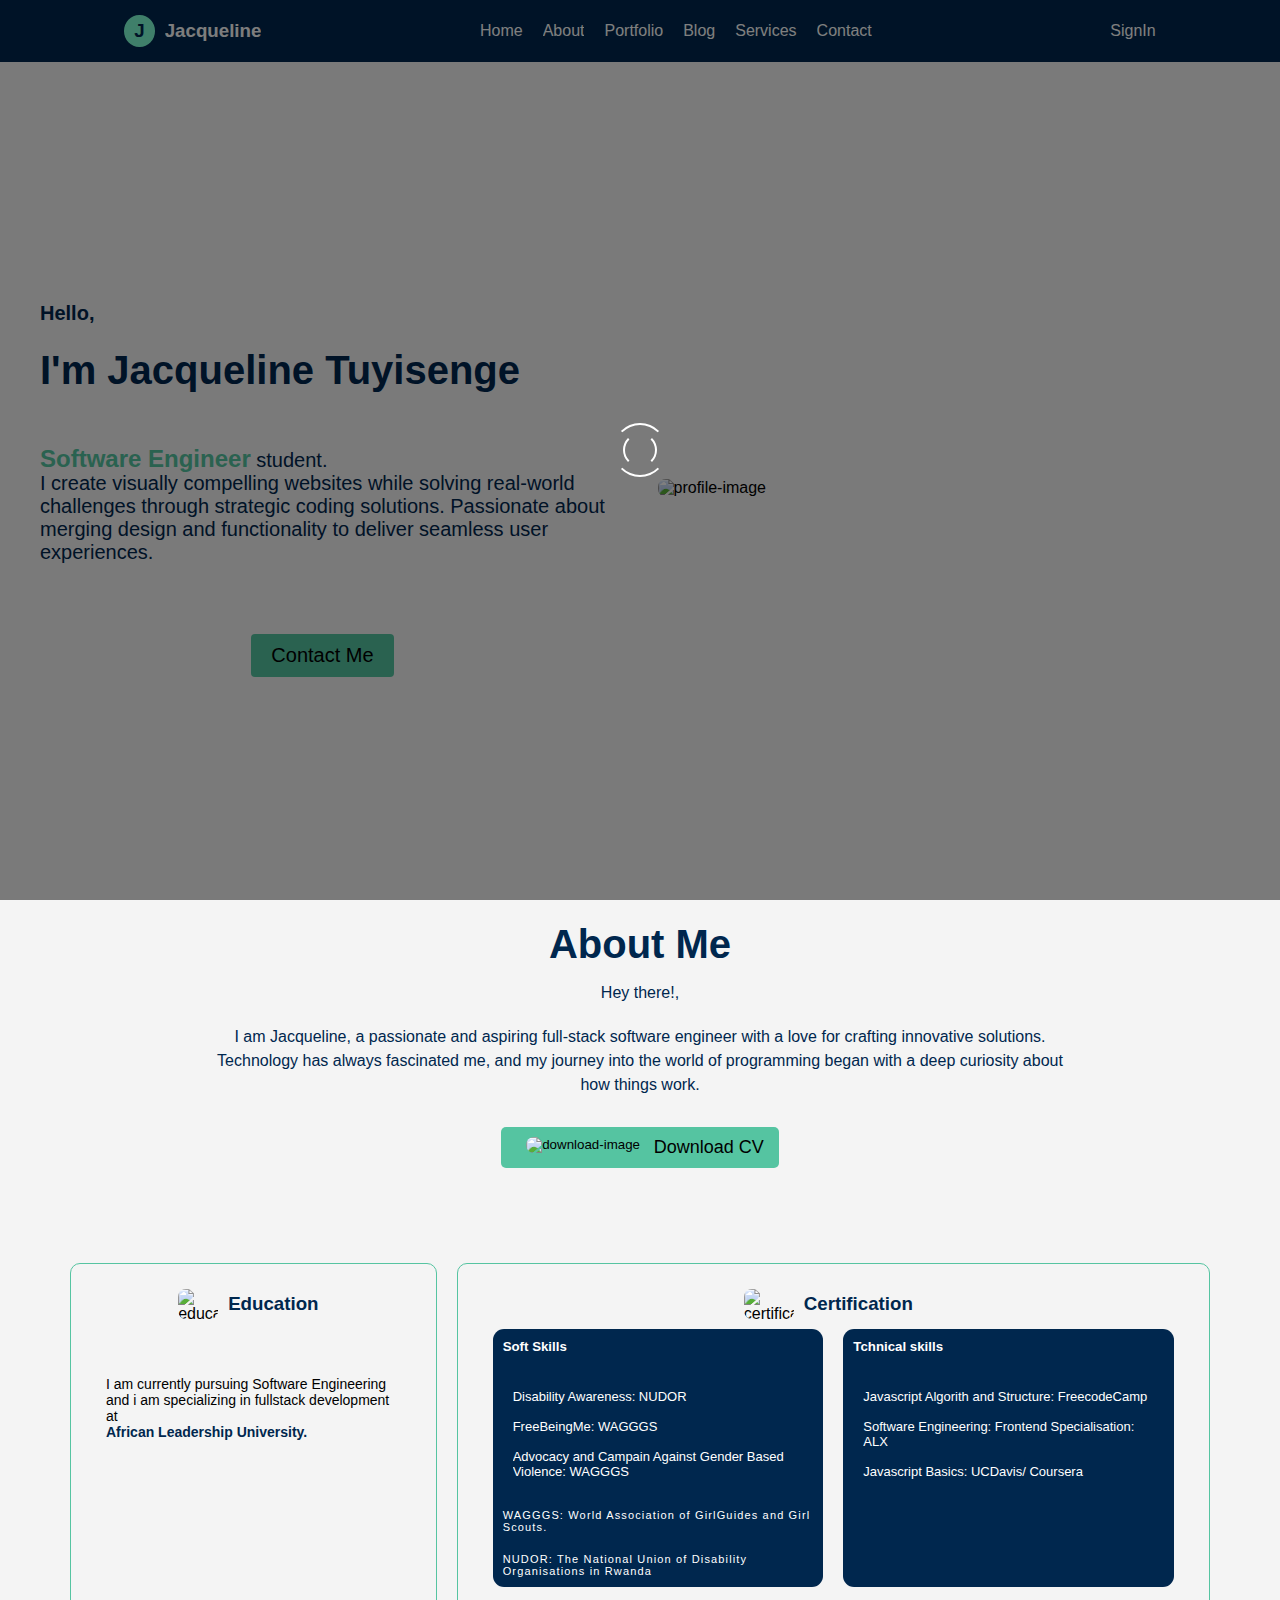
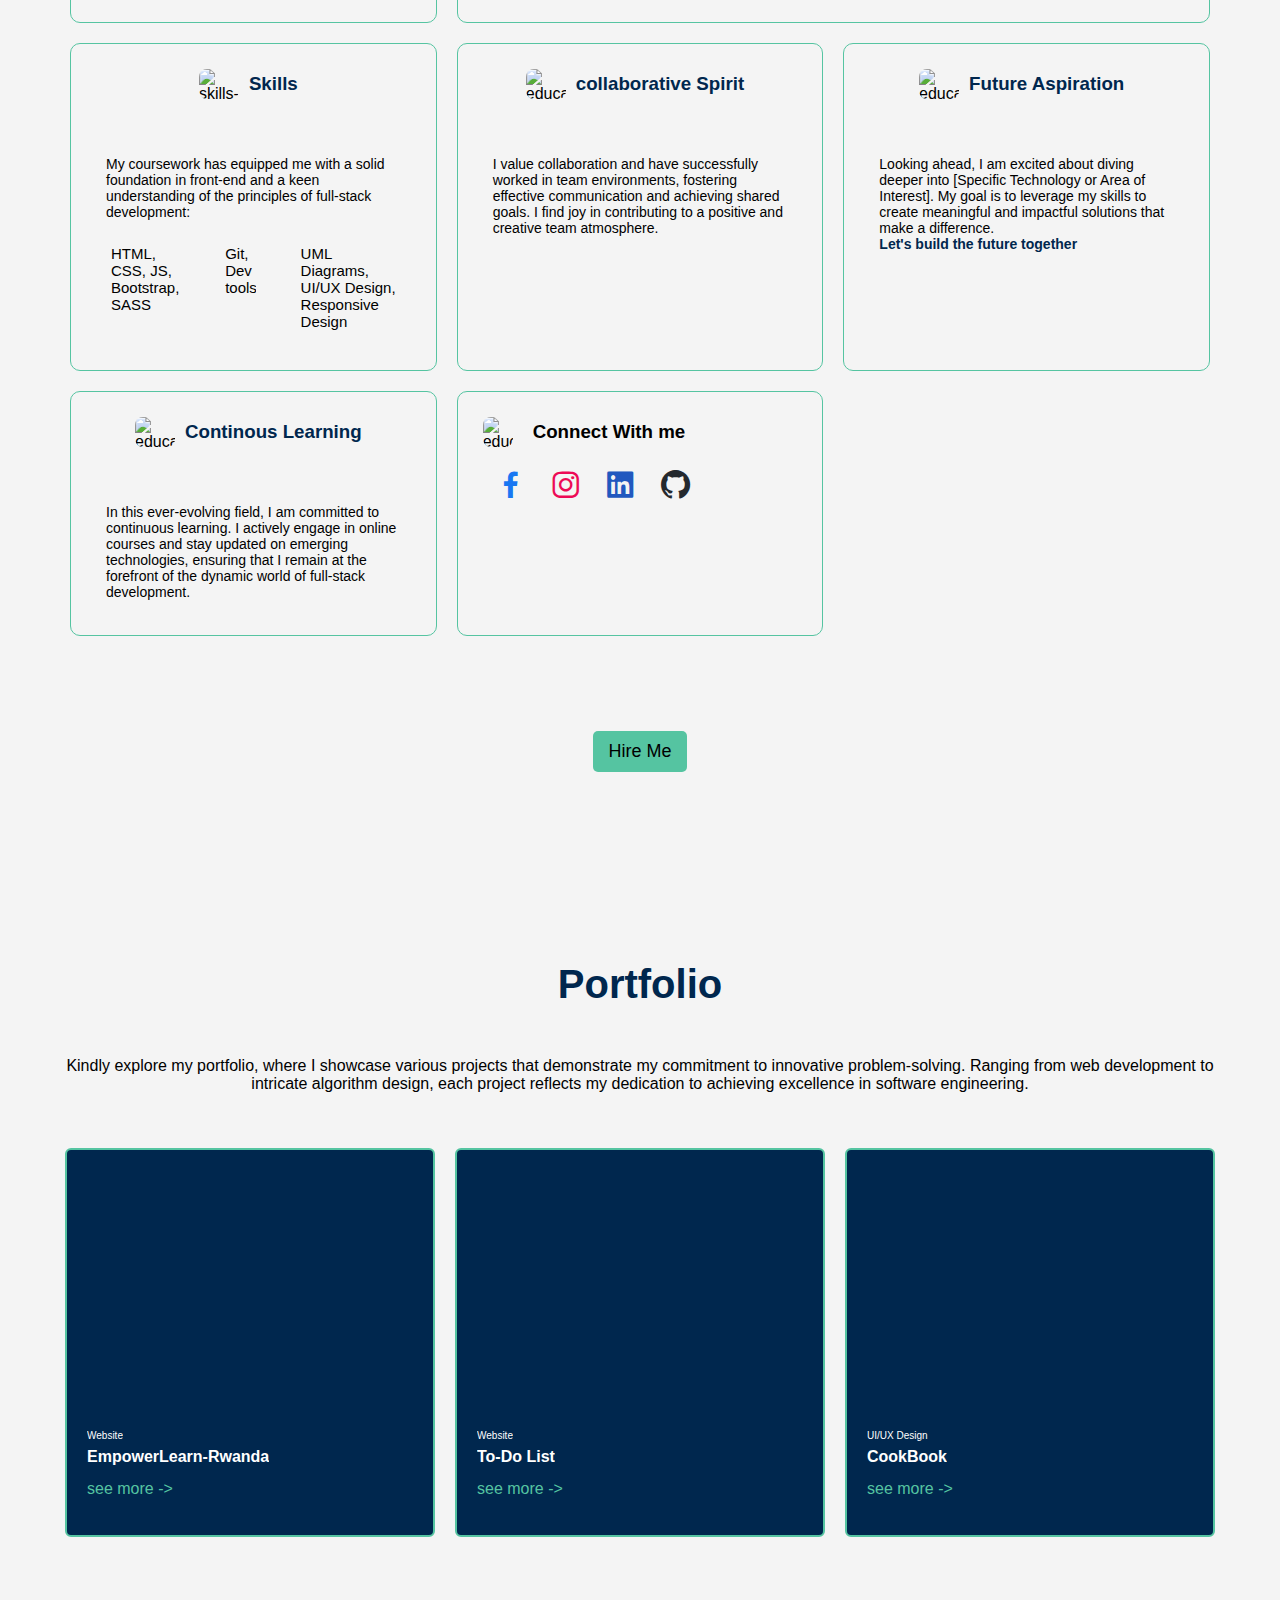
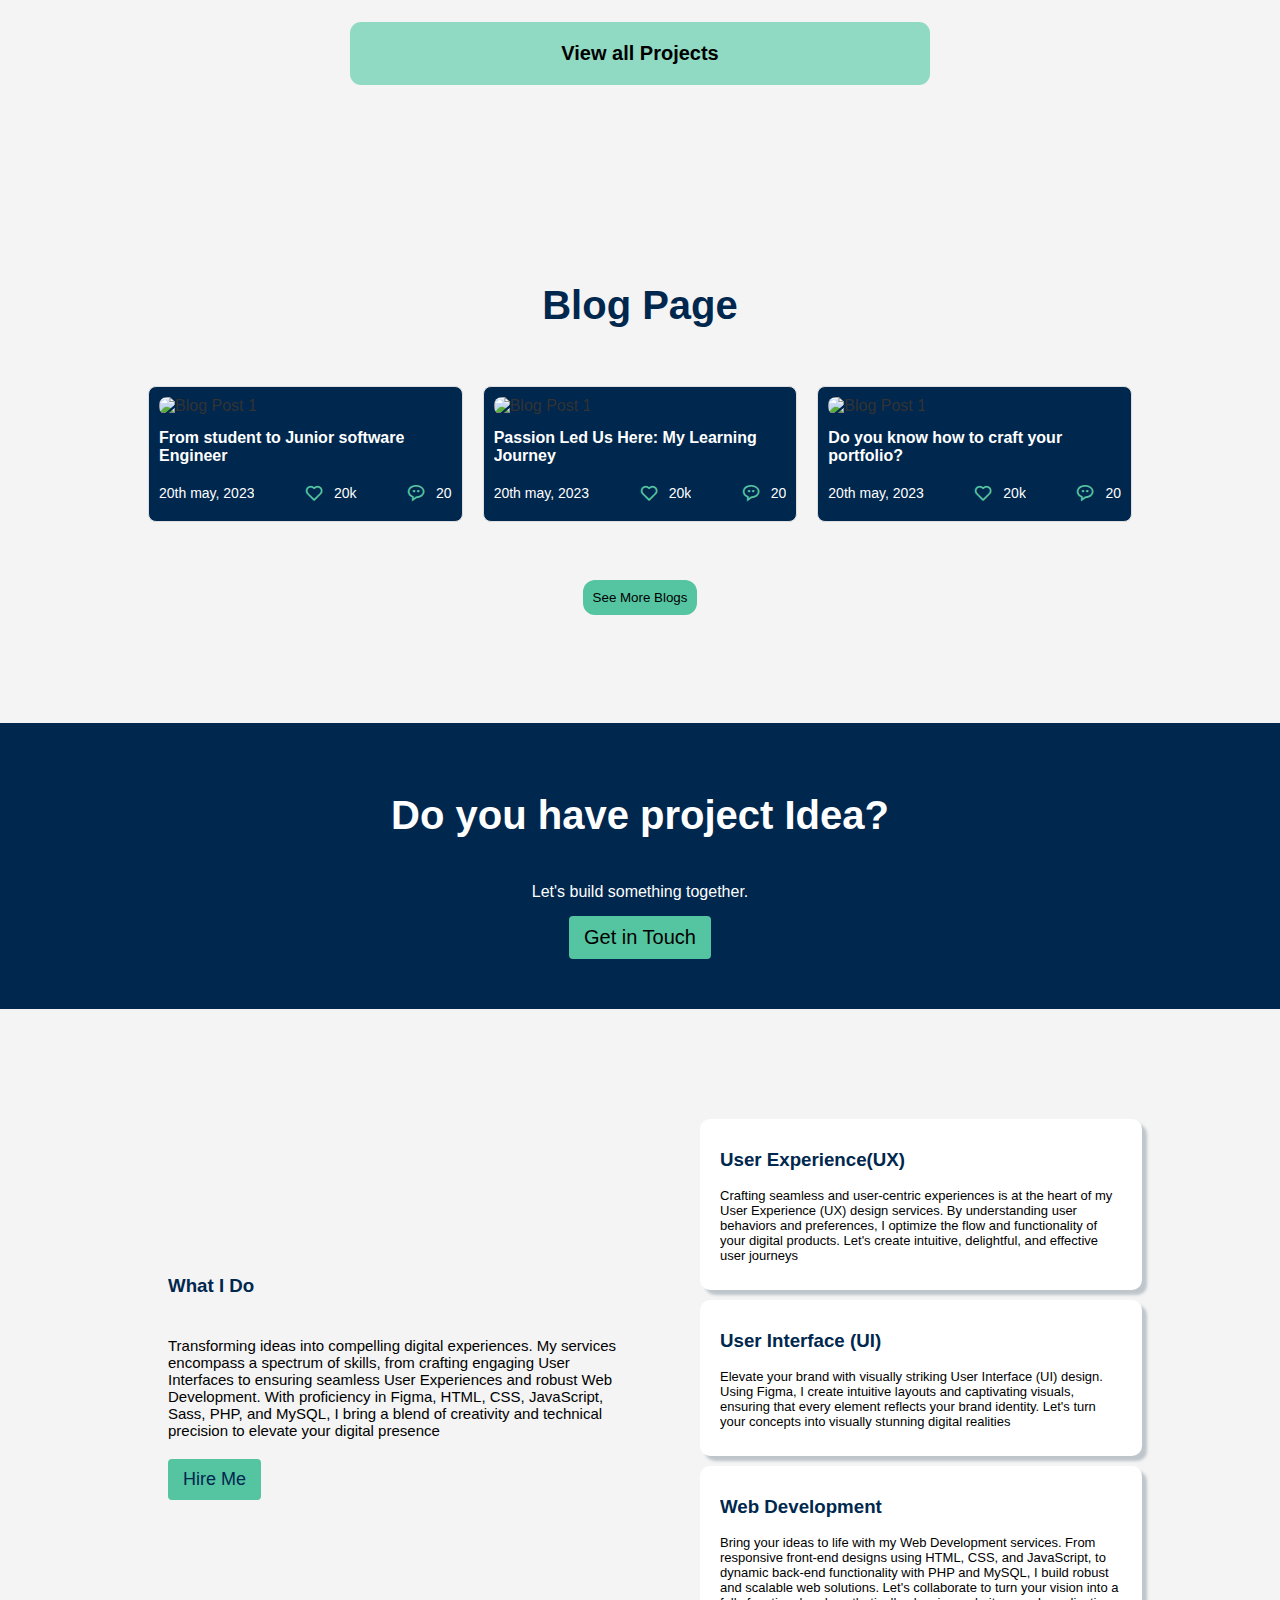
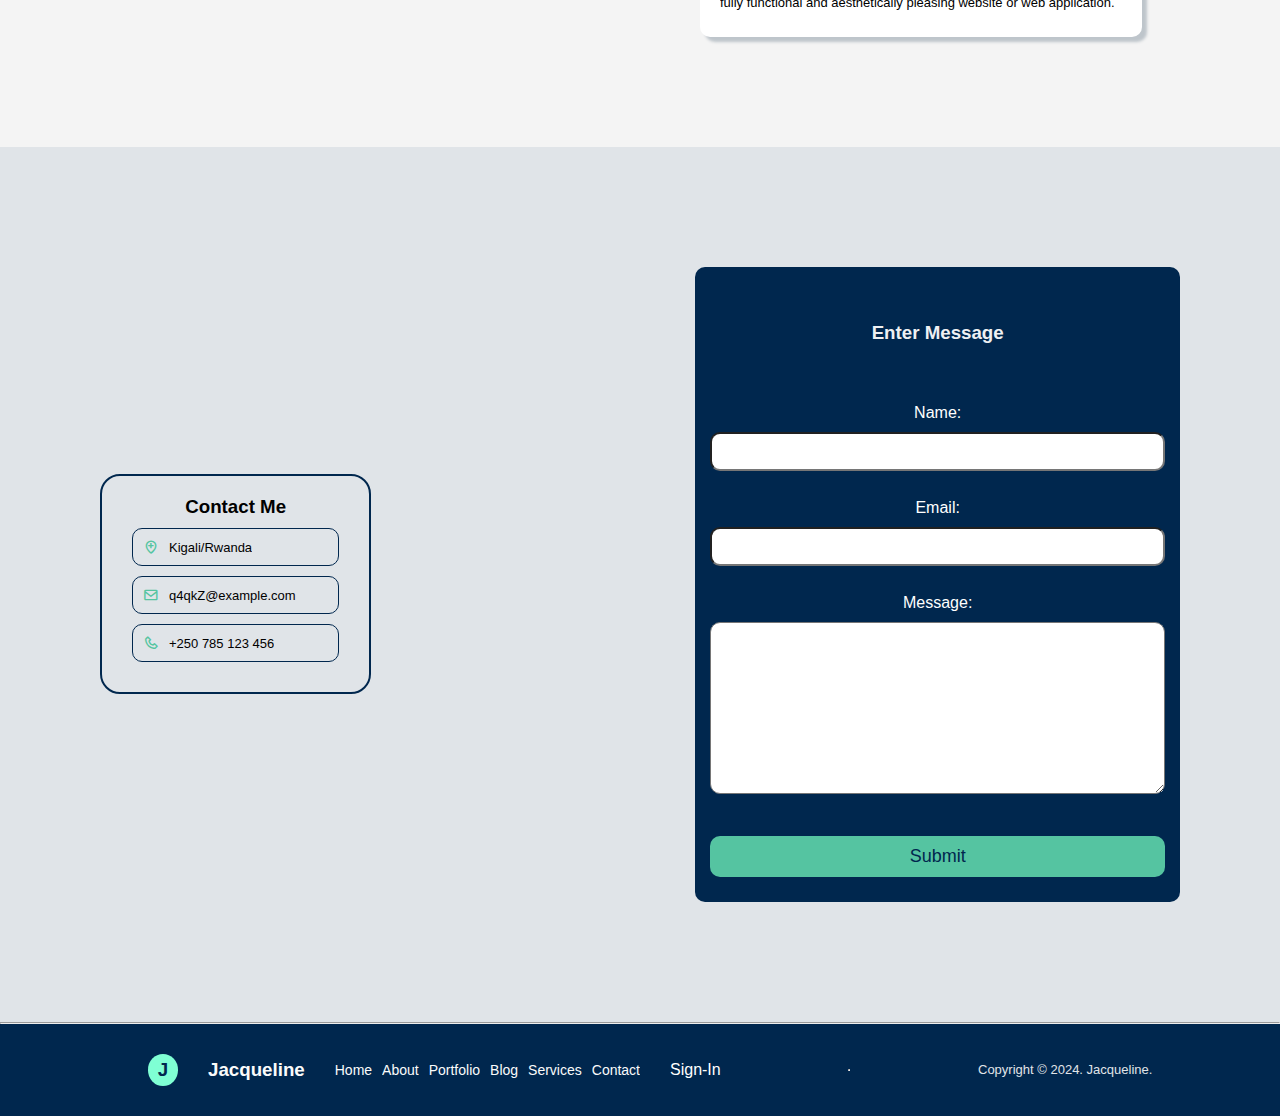
==== commit 314011ba: "popup and loader in react" ====
--- a/index.html
+++ b/index.html
@@ -11,6 +11,11 @@
     <link rel="preconnect" href="https://fonts.gstatic.com" crossorigin>
     <link href="https://fonts.googleapis.com/css2?family=Poppins:ital,wght@0,100;0,200;0,300;0,400;0,500;0,600;0,700;0,800;0,900;1,100;1,200;1,300;1,400;1,500;1,600;1,700;1,800;1,900&display=swap" rel="stylesheet">
     <link href='https://unpkg.com/boxicons@2.1.4/css/boxicons.min.css' rel='stylesheet'>
+    
+    <script crossorigin src="https://unpkg.com/react@18/umd/react.production.min.js"></script>
+    <script crossorigin src="https://unpkg.com/react-dom@18/umd/react-dom.production.min.js"></script>
+    <script src="https://unpkg.com/@babel/standalone/babel.min.js"></script>
+    <script defer src="latestBlogsReact.js" type="text/babel"></script>
 </head>
 <body>
     <header>
@@ -216,7 +221,7 @@
                 </div>
                 <span class="loader"></span>
                 <div id="popup" class="popup hidden">Blog retrieval is Successful!</div>
-                <div class="blog-cards">
+                <div class="blog-cards" id="blogsContainer">
                     <a href="blog-post-1.html" class="blog-card">
                         <img src="images/student-to-swe.svg" alt="Blog Post 1">
                         <h4>From student to Junior software Engineer</h4>
--- a/style.css
+++ b/style.css
@@ -524,30 +524,43 @@
 }
 
 
-/*loader*/
-
-.loader {
+ /*loader*/
+
+ .loader {
     position: fixed;
-    top: 50%;
-    left: 50%;
-    width: 100px;
-    height: 100px;
+    top: 0;
+    left: 0;
+    width: 100%;
+    height: 100%;
     z-index: 1000;
-    transition: opacity 0.5s;
-    overflow: hidden;
+    display: flex;
+    justify-content: center;
+    align-items: center;
+    background-color: rgba(0, 0, 0, 0.5); 
+  }
+
+.loader:before,
+.loader:after {
+  content: "";
+  border-radius: 50%;
+  position: absolute;
+  border: 2px solid #fff; 
+}
+
+.loader:before {
+    border-top: 2px solid transparent; 
+    border-bottom: 2px solid transparent;
+    width: 30px;
+    height: 30px;
+    animation: rotate 1s linear infinite;
   }
   
-  .loader:before,
   .loader:after {
-    content: "";
-    border-radius: 50%;
-    position: absolute;
-    inset: 0;
-    box-shadow: 0 0 10px 2px rgba(0, 0, 0, 0.3) inset;
-  }
-  .loader:after {
-    box-shadow: 0 5px 0 #1f50b1 inset;
-    animation: rotate 2s linear infinite;
+    border-left: 2px solid transparent; 
+    border-right: 2px solid transparent; 
+    width: 50px;
+    height: 50px;
+    animation: rotate 1s linear infinite reverse; 
   }
   
   @keyframes rotate {
@@ -561,18 +574,22 @@
   
   /*popup*/
   
-  /* Your existing CSS code */
   .popup {
-    position: relative;
-    top: 30%;
+    position: fixed;
+    top: 50%;
     left: 50%;
     transform: translate(-50%, -50%);
     background-color: #02a772;
     color: #fff;
     padding: 20px;
+    max-width: 300px;
+    border-radius: 20px;
+    box-shadow: 0 0 10px rgba(0, 0, 0, 0.5);
+    height: 60px;
     border: 1px solid #2f67af;
     z-index: 1000;
     transition: opacity 0.5s;
+    text-align: center;
   }
   
   .hidden {
@@ -580,6 +597,7 @@
     pointer-events: none;
   }
 
+  
 /*blog page*/
 .blog-page{
     padding: 70px 0px;
@@ -819,7 +837,7 @@
 #email{
     color:#55C4A1;
 }
-.contact .feedback{
+.feedback{
     flex: 2;
     width: 60%;
     text-align: center;
@@ -1137,23 +1155,85 @@
         height: 300px;
         background-size: cover;
     }
+
+    /*services*/
+
+    .services{
+        display: flex;
+        flex-direction: column;
+        align-items: center;
+    }
+    div.work-together{
+        width: 100%;
+        display: flex;
+        flex-direction: column;
+        align-items: center;
+        justify-content: space-between;
+        background-color: #00274E;
+        color: white;
+        text-align: center;
+        padding: 50px 0px;
+        
+    }
+    .work-together-title{
+        font-size: 30px;
+        font-weight: 700;
+        padding: 20px 0px;
+        line-height: 24px;
+        letter-spacing: 1.5px;
+    }
+    .work-together-btn{
+        padding: 8px 10px;
+        background-color: #55C4A1;
+        border: none;
+        border-radius: 3px;
+    }
+    .work-together-btn:hover{
+        transform: scale(1.03);
+        cursor: pointer;
+    }
+    .work-together-btn a{
+        text-decoration: none;
+        color: black;
+        font-size: 20px;
+    }
+    .work-details{
+        display: grid;
+        grid-template-columns: 1fr;
+        justify-content: center;
+        align-items: center;
+        grid-gap: 20px;
+        padding: 20px;
+        width: 100%;
+    }
+    .work-details .what-i-do{
+        margin: 5px;
+    }
+
     /* contact us*/
 
-    .my-adress {
-        max-width: 100%; 
-        border-radius: 0; 
-    }
-
-    .my-adress form div {
-        width: 300px;
-        padding: 10px;
-        flex-direction: column; 
-    }
-
-    .my-adress form div p {
-        flex: none; 
+    .contact {
+        display: grid;
+        grid-template-columns: 1fr;
+        justify-content: center;
+        align-items: center;
+        grid-gap: 20px;
+        padding: 20px;
         width: 100%; 
-        font-size: 12px; 
+    }
+    .my-adress{
+        margin: 20px;
+        width: 100%;
+    }
+    .feedback{
+        margin: 20px 30px;
+        width: 100%;
+        text-align: center;
+        justify-content: center;
+        align-items: center;
+        background-color: #00274E;
+        border-radius: 8px;
+        padding: 30px;
     }
     
     /* footer */
@@ -1261,6 +1341,99 @@
         width: 100%;
         padding: 2%;
     }
+
+    /* contact section */
+.contact{
+    display: grid;
+    grid-template-columns: repeat(2, 1fr);
+    grid-auto-rows: minmax(100px, auto);
+    grid-gap: 50px;
+    padding: 100px;
+    justify-content: space-around;
+    align-items: center;
+    background-color: #e0e4e8;
+}
+
+.my-adress{
+    width: auto;
+    border: 2px solid #00274E;
+    border-radius: 20px;
+    padding: 20px;
+}
+.my-adress h3{
+    text-align: center;
+}
+.my-infos div{
+    display: flex;
+    align-items: center;
+    gap: 10px;
+    padding: 10px;
+    border: 1px solid #00274E;
+    margin: 10px;
+    border-radius: 10px;
+}
+.my-infos div p{
+    font-size: 13px;
+}
+.my-infos div:hover{
+    background-color: #00274e6c;
+    color: white;
+}
+#location{
+    color:#55C4A1;
+}
+#phone{
+    color:#55C4A1;
+}
+#email{
+    color:#55C4A1;
+}
+.feedback{
+    width: auto;
+    text-align: center;
+    background-color: #00274E;
+    border-radius: 10px;
+    padding: 20px;
+    margin: 20px;
+}
+.contact .feedback h3{
+    color:#eef0f3;
+    padding: 40px 0px;
+}
+.contact .feedback label{
+    color: white;
+}
+.contact .feedback input, textarea{
+    width: 100%;
+    padding: 10px;
+    margin: 10px 0px;
+    border-radius: 10px;
+}
+
+form input[type="text"],
+input[type="email"],
+textarea {
+  color: black;
+}
+.feedback button{
+    background-color: #55C4A1;
+    border: none;
+    width: 100%;
+    padding: 10px;
+    margin: 10px 0px;
+    border-radius: 10px;
+}
+.feedback button:hover{
+    cursor: pointer;
+    transform: scale(1.03);
+}
+.feedback button a{
+    text-decoration: none;
+    color: #00274E;
+    font-size: 18px;
+}
+
+
   }
   @media  screen and (min-width: 1024px) {
     /* Styles for screens 1024 pixels wide and above (typically desktops) */
